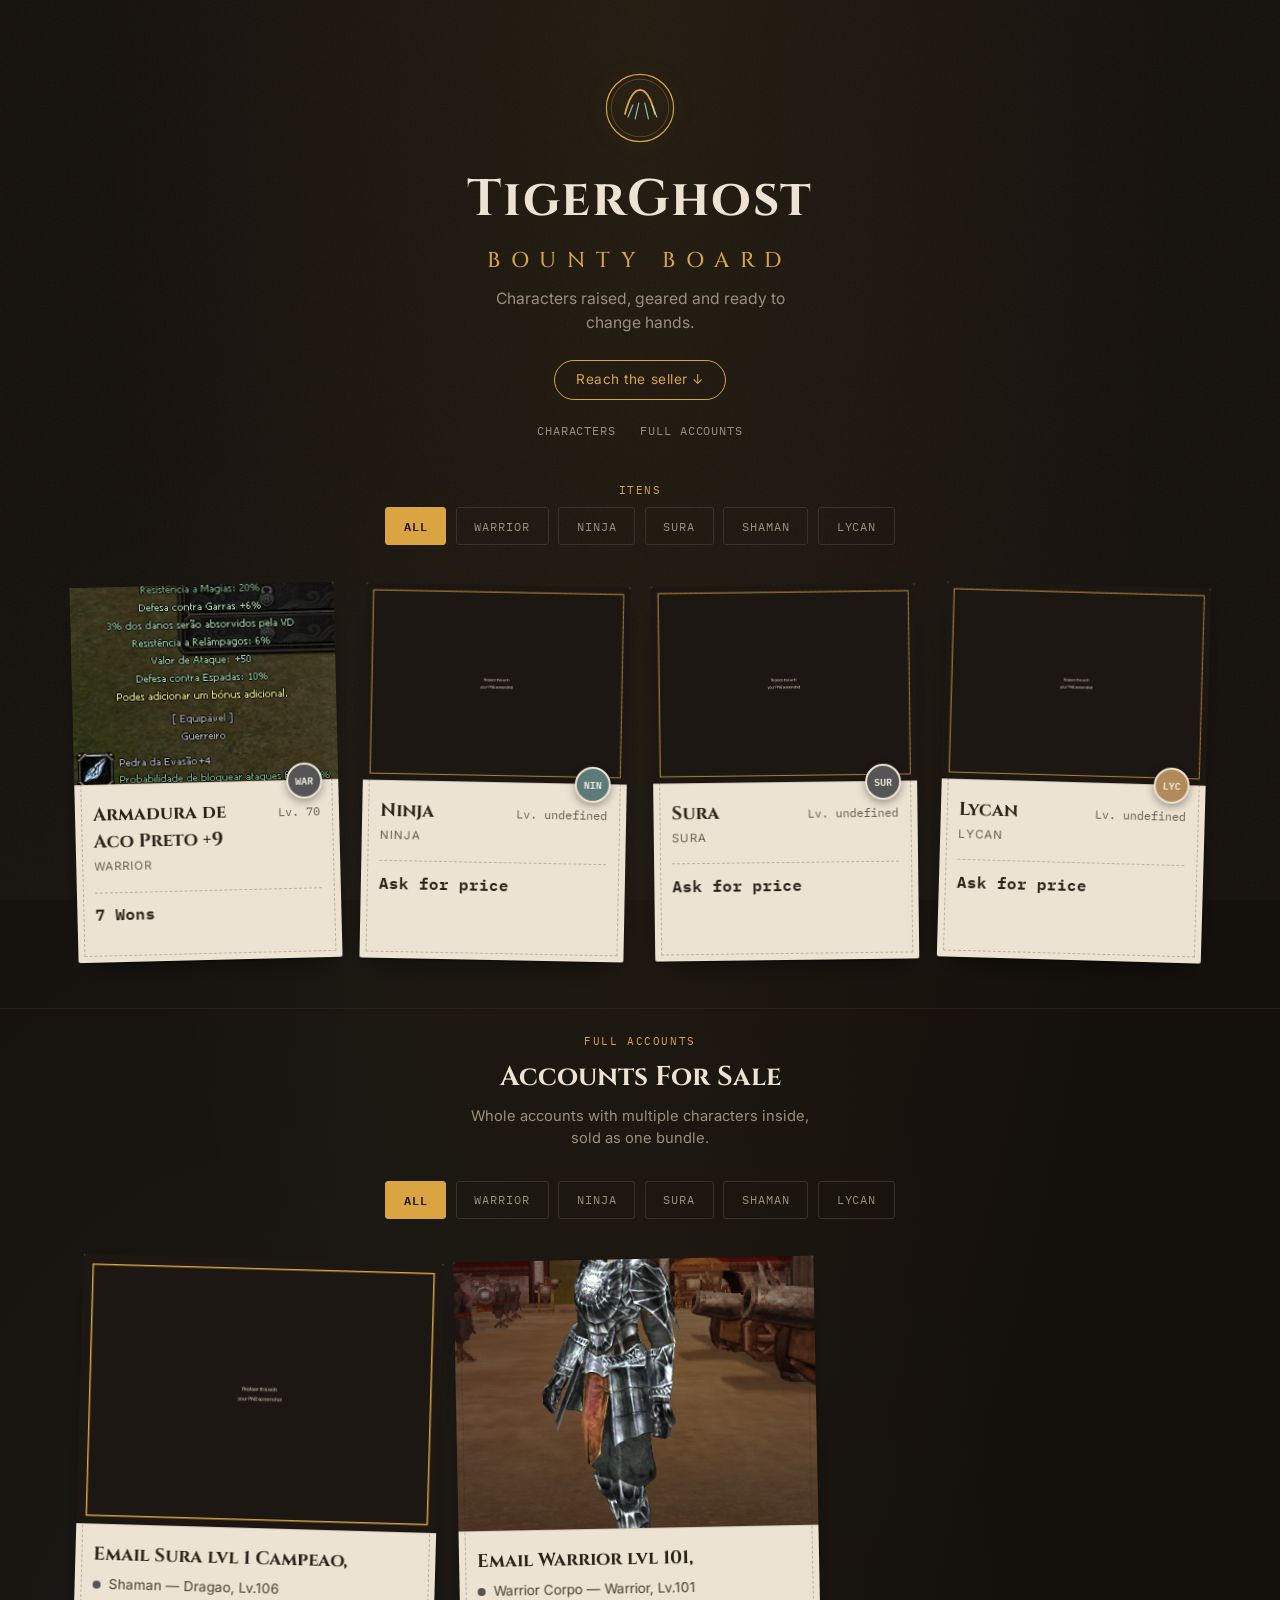
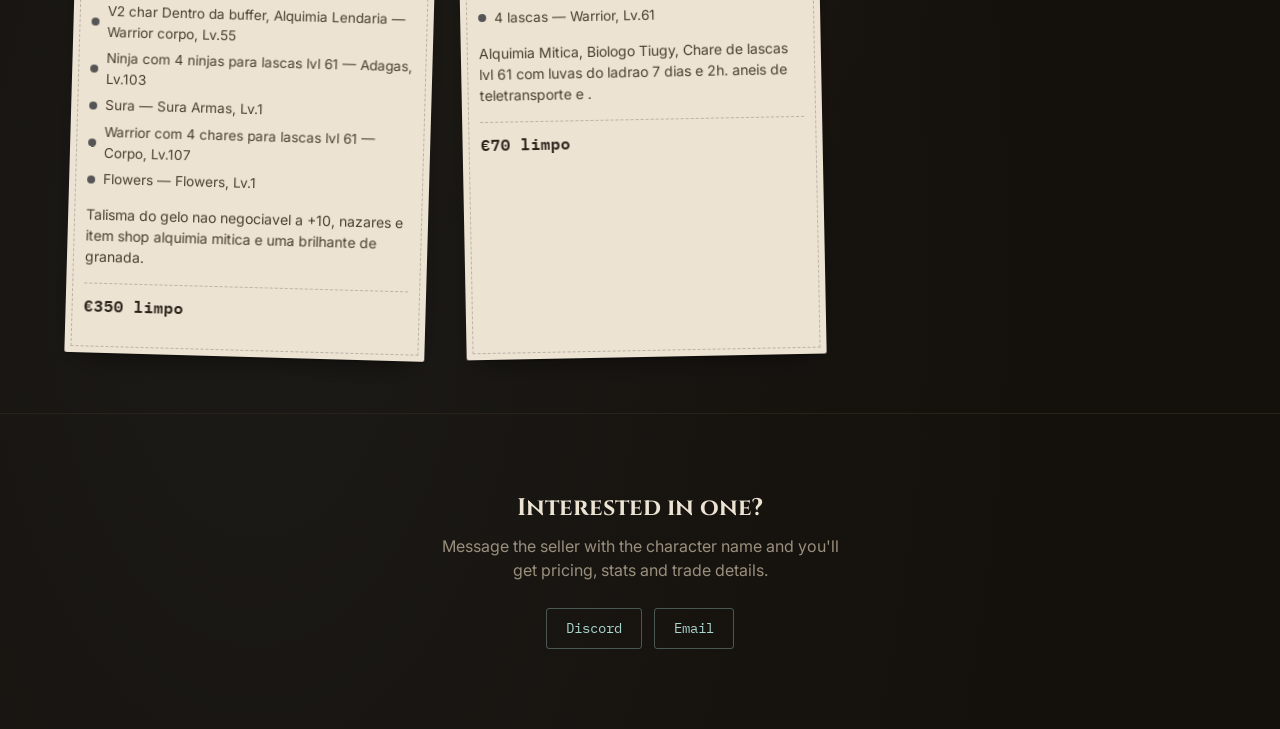
==== index.html @ cb84a80d "Added images to the itens, descriptions and categorized them" ====
<!DOCTYPE html>
<html lang="en">
<head>
<meta charset="UTF-8">
<meta name="viewport" content="width=device-width, initial-scale=1.0">
<title>Metin2 Bounty Board — Characters For Sale</title>
<link rel="preconnect" href="https://fonts.googleapis.com">
<link href="https://fonts.googleapis.com/css2?family=Cinzel:wght@500;700&family=IBM+Plex+Mono:wght@500;600&family=Inter:wght@400;500;600&display=swap" rel="stylesheet">
<link rel="stylesheet" href="style.css">
</head>
<body>

<div class="grain"></div>

<header class="site-head">
  <div class="seal">
    <svg viewBox="0 0 120 120" width="72" height="72" aria-hidden="true">
      <circle cx="60" cy="60" r="56" fill="none" stroke="var(--gold)" stroke-width="2"/>
      <circle cx="60" cy="60" r="48" fill="none" stroke="var(--gold)" stroke-width="1" opacity="0.5"/>
      <path d="M35 70 Q45 30 60 30 Q75 30 85 70" fill="none" stroke="var(--gold)" stroke-width="3" stroke-linecap="round"/>
      <path d="M40 75 L48 55 M52 78 L58 52 M68 52 L74 78 M80 55 L88 75" stroke="var(--ghost)" stroke-width="2" stroke-linecap="round" opacity="0.85"/>
    </svg>
  </div>
  <h1>TigerGhost <span>Bounty&nbsp;Board</span></h1>
  <p class="tagline">Characters raised, geared and ready to change hands.</p>
  <a class="contact-pill" href="#contact">Reach the seller ↓</a>

  <div class="section-nav">
    <a href="#characters">Characters</a>
    <a href="#accounts">Full Accounts</a>
  </div>
</header>

<section id="characters">
  <p class="section-eyebrow">Itens</p>
  <nav class="filters" id="filters" aria-label="Filter by class">
    <button class="filter-btn is-active" data-class="all">All</button>
    <button class="filter-btn" data-class="warrior">Warrior</button>
    <button class="filter-btn" data-class="ninja">Ninja</button>
    <button class="filter-btn" data-class="sura">Sura</button>
    <button class="filter-btn" data-class="shaman">Shaman</button>
    <button class="filter-btn" data-class="lycan">Lycan</button>
  </nav>

  <main class="board" id="board">
    <!-- cards are injected by script.js from listings.js -->
  </main>

  <p class="empty-state" id="emptyState" hidden>No characters posted for this class yet — check back soon.</p>
</section>

<section id="accounts" class="accounts-section">
  <p class="section-eyebrow">Full accounts</p>
  <h2 class="section-title">Accounts For Sale</h2>
  <p class="section-sub">Whole accounts with multiple characters inside, sold as one bundle.</p>

  <nav class="filters" id="accFilters" aria-label="Filter accounts by class">
    <button class="filter-btn is-active" data-class="all">All</button>
    <button class="filter-btn" data-class="warrior">Warrior</button>
    <button class="filter-btn" data-class="ninja">Ninja</button>
    <button class="filter-btn" data-class="sura">Sura</button>
    <button class="filter-btn" data-class="shaman">Shaman</button>
    <button class="filter-btn" data-class="lycan">Lycan</button>
  </nav>

  <div class="acc-board" id="accBoard">
    <!-- account cards injected by script.js from listings.js -->
  </div>

  <p class="empty-state" id="accEmptyState" hidden>No full accounts posted right now — check back soon.</p>
</section>

<footer id="contact" class="contact">
  <h2>Interested in one?</h2>
  <p>Message the seller with the character name and you'll get pricing, stats and trade details.</p>
  <div class="contact-methods" id="contactMethods">
    <!-- filled from listings.js CONTACT object -->
  </div>
</footer>

<script src="listings.js"></script>
<script src="script.js"></script>
</body>
</html>
---- style.css ----
:root {
  --bg: #14100c;
  --bg-raised: #1c1712;
  --paper: #ece3d3;
  --paper-dark: #ddd0b6;
  --ink: #2a2118;
  --gold: #d9a441;
  --ghost: #a9d6d1;
  --muted: #9a8f7d;

  --warrior: #b23a3a;
  --ninja: #5c7a78;
  --sura: #7c5cbf;
  --shaman: #4c9a6a;
  --lycan: #b08a58;

  --font-display: 'Cinzel', serif;
  --font-body: 'Inter', sans-serif;
  --font-mono: 'IBM Plex Mono', monospace;
}

* { box-sizing: border-box; }

html { scroll-behavior: smooth; }

body {
  margin: 0;
  background: var(--bg);
  background-image:
    radial-gradient(ellipse at top, rgba(217,164,65,0.07), transparent 60%),
    radial-gradient(ellipse at 20% 80%, rgba(169,214,209,0.05), transparent 55%);
  color: var(--paper);
  font-family: var(--font-body);
  line-height: 1.5;
}

.grain {
  position: fixed;
  inset: 0;
  pointer-events: none;
  opacity: 0.05;
  z-index: 1;
  background-image: url("data:image/svg+xml,%3Csvg xmlns='http://www.w3.org/2000/svg' width='100' height='100'%3E%3Cfilter id='n'%3E%3CfeTurbulence type='fractalNoise' baseFrequency='0.9' numOctaves='2' stitchTiles='stitch'/%3E%3C/filter%3E%3Crect width='100%25' height='100%25' filter='url(%23n)'/%3E%3C/svg%3E");
}

/* ---------- Header ---------- */

.site-head {
  text-align: center;
  padding: 4.5rem 1.5rem 2.5rem;
  position: relative;
  z-index: 2;
}

.seal { margin-bottom: 0.75rem; filter: drop-shadow(0 0 10px rgba(217,164,65,0.25)); }

.site-head h1 {
  font-family: var(--font-display);
  font-weight: 700;
  font-size: clamp(2.1rem, 5vw, 3.2rem);
  letter-spacing: 0.04em;
  margin: 0.2rem 0 0.6rem;
  color: var(--paper);
}

.site-head h1 span {
  display: block;
  font-size: 0.42em;
  font-weight: 500;
  letter-spacing: 0.5em;
  color: var(--gold);
  text-transform: uppercase;
  margin-top: 0.4rem;
}

.tagline {
  color: var(--muted);
  font-size: 0.98rem;
  max-width: 32ch;
  margin: 0 auto 1.6rem;
}

.contact-pill {
  display: inline-block;
  border: 1px solid var(--gold);
  color: var(--gold);
  text-decoration: none;
  font-size: 0.85rem;
  letter-spacing: 0.04em;
  padding: 0.55rem 1.3rem;
  border-radius: 999px;
  transition: background 0.2s ease, color 0.2s ease;
}
.contact-pill:hover { background: var(--gold); color: #1c1712; }

.section-nav {
  display: flex;
  justify-content: center;
  gap: 1.5rem;
  margin-top: 1.4rem;
  font-family: var(--font-mono);
  font-size: 0.72rem;
  letter-spacing: 0.08em;
  text-transform: uppercase;
}

.section-nav a {
  color: var(--muted);
  text-decoration: none;
  border-bottom: 1px solid transparent;
  padding-bottom: 2px;
  transition: color 0.2s ease, border-color 0.2s ease;
}

.section-nav a:hover { color: var(--ghost); border-color: var(--ghost); }

.section-eyebrow {
  text-align: center;
  font-family: var(--font-mono);
  font-size: 0.7rem;
  letter-spacing: 0.14em;
  text-transform: uppercase;
  color: var(--gold);
  margin: 0 0 0.5rem;
}

.accounts-section {
  padding-top: 1.5rem;
  border-top: 1px solid #2a2118;
}

.section-title {
  text-align: center;
  font-family: var(--font-display);
  font-size: 1.7rem;
  margin: 0 0 0.4rem;
}

.section-sub {
  text-align: center;
  color: var(--muted);
  font-size: 0.92rem;
  max-width: 40ch;
  margin: 0 auto 2rem;
}

/* ---------- Filters ---------- */

.filters {
  display: flex;
  justify-content: center;
  flex-wrap: wrap;
  gap: 0.6rem;
  padding: 0 1.5rem 2.5rem;
  position: relative;
  z-index: 2;
}

.filter-btn {
  font-family: var(--font-mono);
  font-size: 0.75rem;
  letter-spacing: 0.08em;
  text-transform: uppercase;
  background: transparent;
  color: var(--muted);
  border: 1px solid #3a322a;
  padding: 0.5rem 1.1rem;
  border-radius: 3px;
  cursor: pointer;
  transition: border-color 0.2s ease, color 0.2s ease, background 0.2s ease;
}

.filter-btn:hover { color: var(--paper); border-color: var(--muted); }

.filter-btn.is-active {
  color: #1c1712;
  background: var(--gold);
  border-color: var(--gold);
  font-weight: 600;
}

.filter-btn:focus-visible,
.contact-pill:focus-visible,
.card:focus-visible {
  outline: 2px solid var(--ghost);
  outline-offset: 2px;
}

/* ---------- Board / Cards ---------- */

.board {
  display: grid;
  grid-template-columns: repeat(auto-fill, minmax(260px, 1fr));
  gap: 1.6rem;
  max-width: 1180px;
  margin: 0 auto;
  padding: 0 1.5rem 3rem;
  position: relative;
  z-index: 2;
}

.card {
  background: var(--paper);
  color: var(--ink);
  border-radius: 2px;
  overflow: hidden;
  position: relative;
  box-shadow: 0 14px 30px -14px rgba(0,0,0,0.6), 0 2px 0 rgba(0,0,0,0.15);
  transform: rotate(var(--tilt, 0deg));
  transition: transform 0.25s ease, box-shadow 0.25s ease;
  animation: rise 0.5s ease both;
}

.card:hover {
  transform: rotate(0deg) translateY(-4px);
  box-shadow: 0 20px 36px -14px rgba(0,0,0,0.65), 0 2px 0 rgba(0,0,0,0.15);
}

.card::before {
  content: "";
  position: absolute;
  inset: 6px;
  border: 1px dashed rgba(42,33,24,0.25);
  pointer-events: none;
}

.card-img-wrap {
  aspect-ratio: 4 / 3;
  overflow: hidden;
  background: #0000;
  border-bottom: 1px solid rgba(42,33,24,0.15);
}

.card-img-wrap img {
  width: 100%;
  height: 100%;
  object-fit: cover;
  display: block;
}

.card-body { padding: 1rem 1.15rem 1.2rem; position: relative; }

.class-badge {
  position: absolute;
  top: -18px;
  right: 1rem;
  width: 36px;
  height: 36px;
  border-radius: 50%;
  display: grid;
  place-items: center;
  color: #f4ede0;
  font-family: var(--font-mono);
  font-size: 0.62rem;
  font-weight: 600;
  text-transform: uppercase;
  border: 2px solid var(--paper);
  box-shadow: 0 3px 8px rgba(0,0,0,0.35);
}

.card-top-row {
  display: flex;
  justify-content: space-between;
  align-items: baseline;
  gap: 0.5rem;
  margin-bottom: 0.15rem;
}

.char-name {
  font-family: var(--font-display);
  font-weight: 700;
  font-size: 1.15rem;
  margin: 0;
}

.char-level {
  font-family: var(--font-mono);
  font-size: 0.78rem;
  color: #6b5f4d;
  white-space: nowrap;
}

.char-class {
  font-size: 0.72rem;
  letter-spacing: 0.08em;
  text-transform: uppercase;
  color: #6b5f4d;
  margin: 0 0 0.55rem;
}

.char-notes {
  font-size: 0.88rem;
  color: #4a3f30;
  margin: 0 0 0.7rem;
}

.char-price {
  font-family: var(--font-mono);
  font-weight: 600;
  font-size: 1rem;
  color: #2a2118;
  border-top: 1px dashed rgba(42,33,24,0.25);
  padding-top: 0.6rem;
}

@keyframes rise {
  from { opacity: 0; transform: translateY(14px) rotate(var(--tilt, 0deg)); }
  to   { opacity: 1; transform: translateY(0) rotate(var(--tilt, 0deg)); }
}

.empty-state {
  text-align: center;
  color: var(--muted);
  font-family: var(--font-mono);
  font-size: 0.9rem;
  padding-bottom: 4rem;
}

.acc-board {
  display: grid;
  grid-template-columns: repeat(auto-fill, minmax(280px, 1fr));
  gap: 1.6rem;
  max-width: 1180px;
  margin: 0 auto;
  padding: 0 1.5rem 3.5rem;
}

.acc-char-list {
  list-style: none;
  margin: 0 0 0.7rem;
  padding: 0;
  font-size: 0.85rem;
  color: #4a3f30;
}

.acc-char-list li {
  display: flex;
  align-items: center;
  gap: 0.45rem;
  padding: 0.2rem 0;
}

.acc-dot {
  width: 8px;
  height: 8px;
  border-radius: 50%;
  flex: none;
}

/* ---------- Character Detail ---------- */

.detail-wrap {
  max-width: 640px;
  margin: 0 auto;
  padding: 1.5rem 1.5rem 4rem;
  position: relative;
  z-index: 2;
}

.detail-card {
  background: var(--paper);
  color: var(--ink);
  border-radius: 2px;
  overflow: hidden;
  position: relative;
  box-shadow: 0 14px 30px -14px rgba(0,0,0,0.6), 0 2px 0 rgba(0,0,0,0.15);
  animation: rise 0.5s ease both;
}

.detail-card::before {
  content: "";
  position: absolute;
  inset: 6px;
  border: 1px dashed rgba(42,33,24,0.25);
  pointer-events: none;
}

.detail-img-wrap {
  overflow: hidden;
  border-bottom: 1px solid rgba(42,33,24,0.15);
}

.detail-img-wrap img {
  width: 100%;
  height: auto;
  display: block;
}

.detail-body {
  padding: 1.4rem 1.6rem 1.8rem;
  position: relative;
}

.detail-body .char-name { font-size: 1.6rem; }
.detail-body .char-level { font-size: 0.95rem; }
.detail-body .char-class { font-size: 0.8rem; margin-bottom: 0.9rem; }
.detail-body .char-notes { font-size: 1rem; margin-bottom: 1.1rem; }
.detail-body .char-price { font-size: 1.2rem; }

/* ---------- Contact ---------- */

.contact {
  text-align: center;
  padding: 3.5rem 1.5rem 5rem;
  border-top: 1px solid #2a2118;
  position: relative;
  z-index: 2;
}

.contact h2 {
  font-family: var(--font-display);
  font-size: 1.5rem;
  margin-bottom: 0.5rem;
}

.contact p {
  color: var(--muted);
  max-width: 40ch;
  margin: 0 auto 1.6rem;
}

.contact-methods {
  display: flex;
  flex-wrap: wrap;
  gap: 0.7rem;
  justify-content: center;
}

.contact-methods a {
  font-family: var(--font-mono);
  font-size: 0.85rem;
  color: var(--ghost);
  border: 1px solid rgba(169,214,209,0.35);
  padding: 0.6rem 1.2rem;
  border-radius: 3px;
  text-decoration: none;
  transition: background 0.2s ease, color 0.2s ease;
}

.contact-methods a:hover { background: var(--ghost); color: #1c1712; }

@media (prefers-reduced-motion: reduce) {
  html { scroll-behavior: auto; }
  .card { animation: none; }
  .card, .filter-btn, .contact-pill, .contact-methods a { transition: none; }
}

@media (max-width: 480px) {
  .site-head { padding: 3.5rem 1.2rem 2rem; }
  .board { padding: 0 1.2rem 2.5rem; }
}
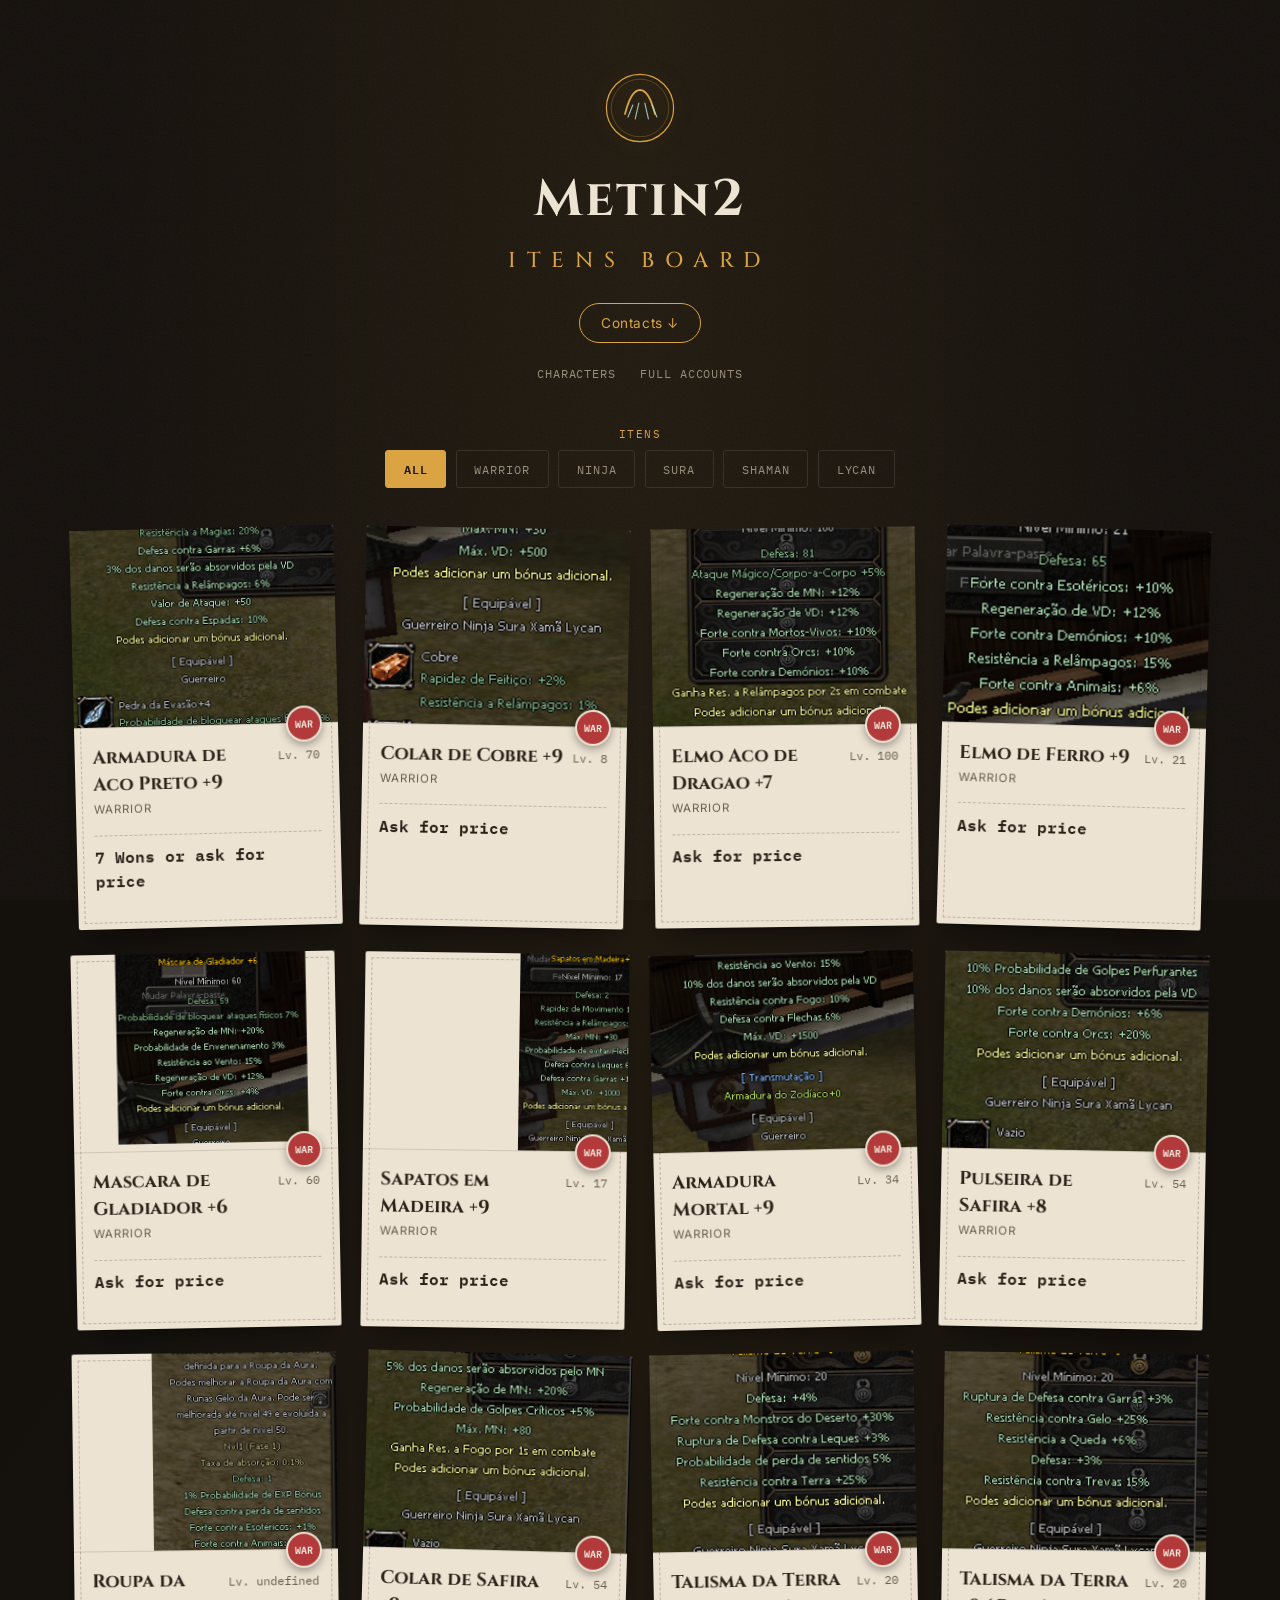
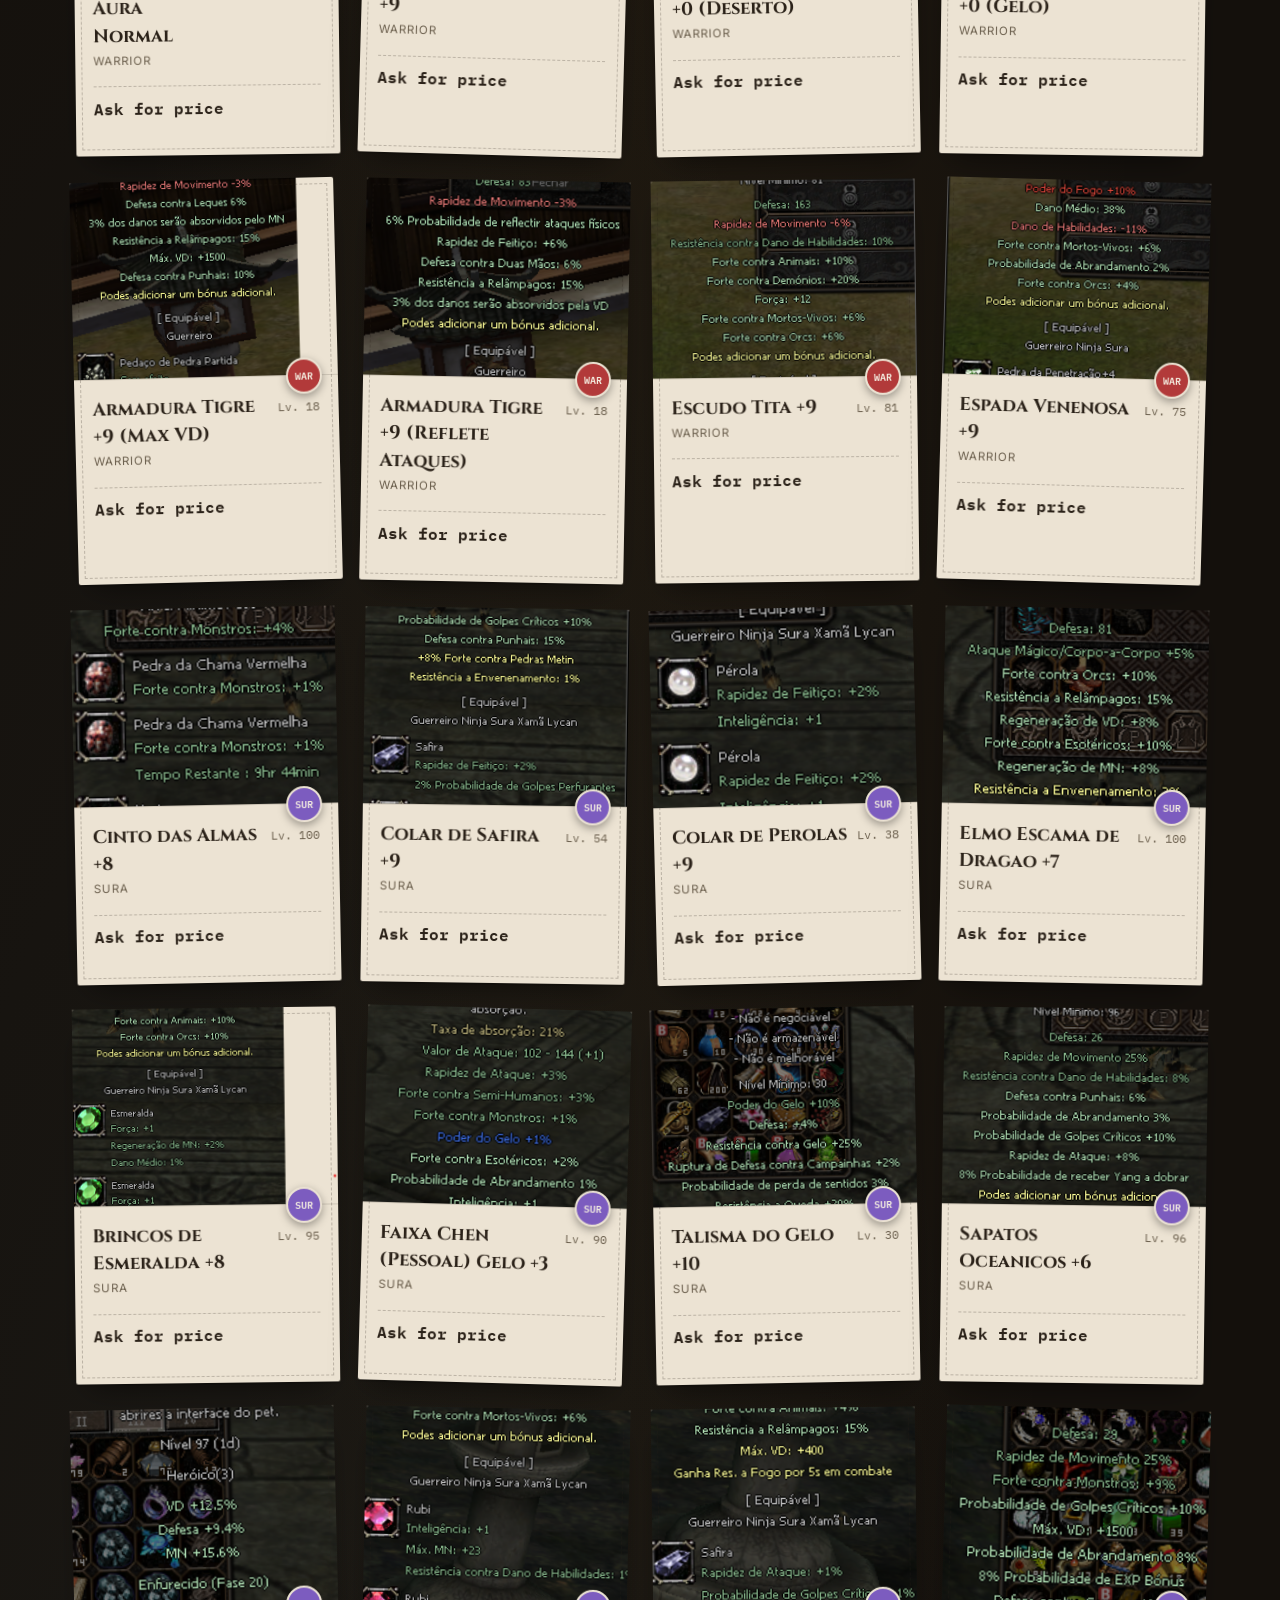
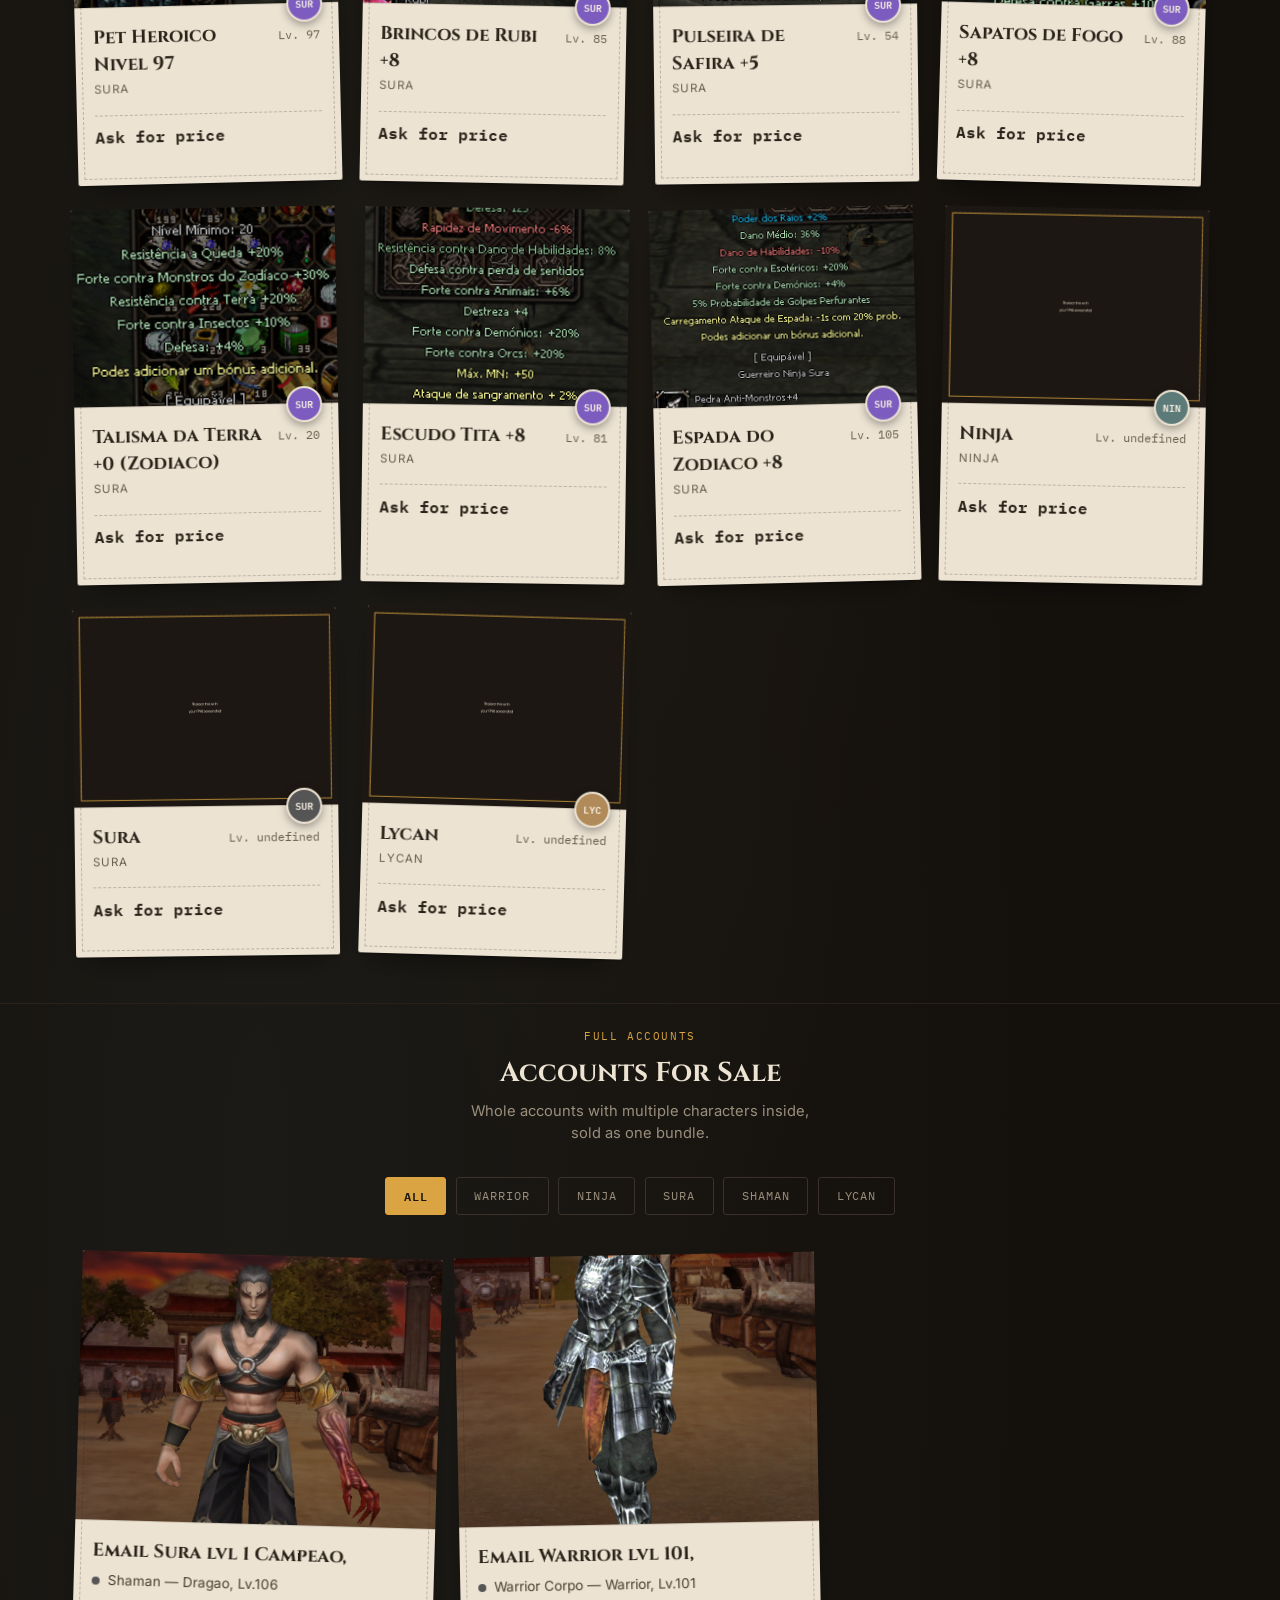
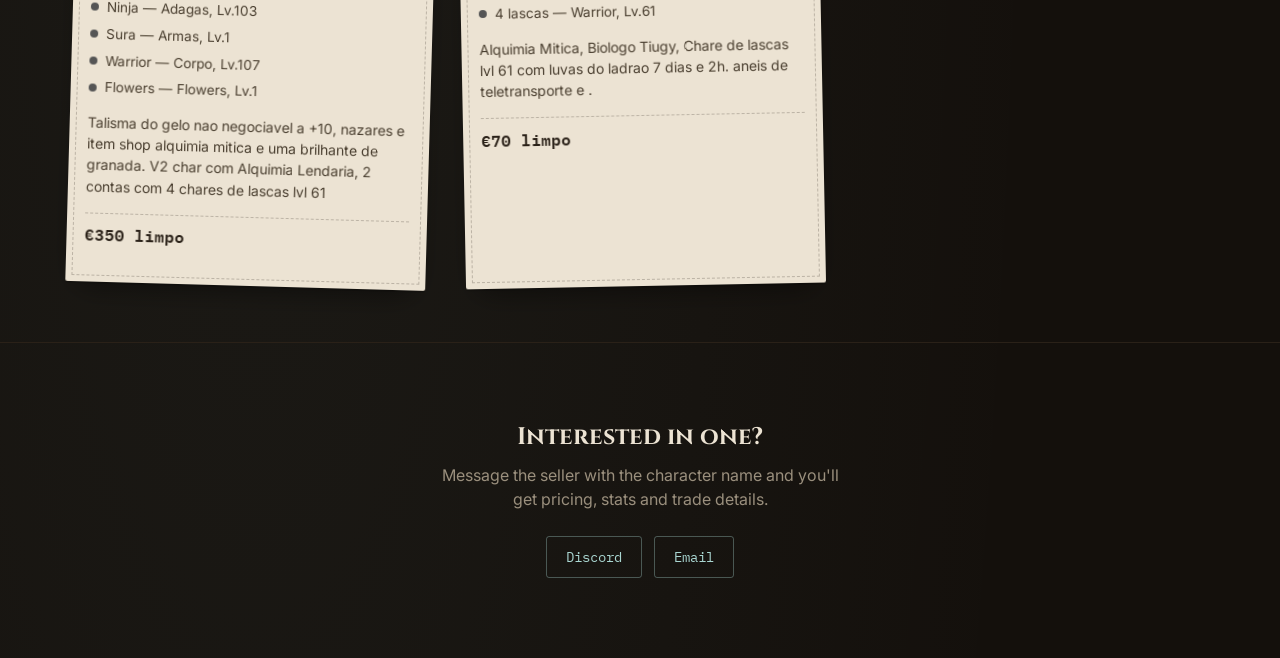
==== commit 37445055: "Images about itens added" ====
--- a/index.html
+++ b/index.html
@@ -3,7 +3,7 @@
 <head>
 <meta charset="UTF-8">
 <meta name="viewport" content="width=device-width, initial-scale=1.0">
-<title>Metin2 Bounty Board — Characters For Sale</title>
+<title>Metin2 — Characters For Sale</title>
 <link rel="preconnect" href="https://fonts.googleapis.com">
 <link href="https://fonts.googleapis.com/css2?family=Cinzel:wght@500;700&family=IBM+Plex+Mono:wght@500;600&family=Inter:wght@400;500;600&display=swap" rel="stylesheet">
 <link rel="stylesheet" href="style.css">
@@ -21,9 +21,9 @@
       <path d="M40 75 L48 55 M52 78 L58 52 M68 52 L74 78 M80 55 L88 75" stroke="var(--ghost)" stroke-width="2" stroke-linecap="round" opacity="0.85"/>
     </svg>
   </div>
-  <h1>TigerGhost <span>Bounty&nbsp;Board</span></h1>
-  <p class="tagline">Characters raised, geared and ready to change hands.</p>
-  <a class="contact-pill" href="#contact">Reach the seller ↓</a>
+  <h1>Metin2 <span>Itens&nbsp;Board</span></h1>
+  <p class="tagline"></p>
+  <a class="contact-pill" href="#contact">Contacts ↓</a>
 
   <div class="section-nav">
     <a href="#characters">Characters</a>
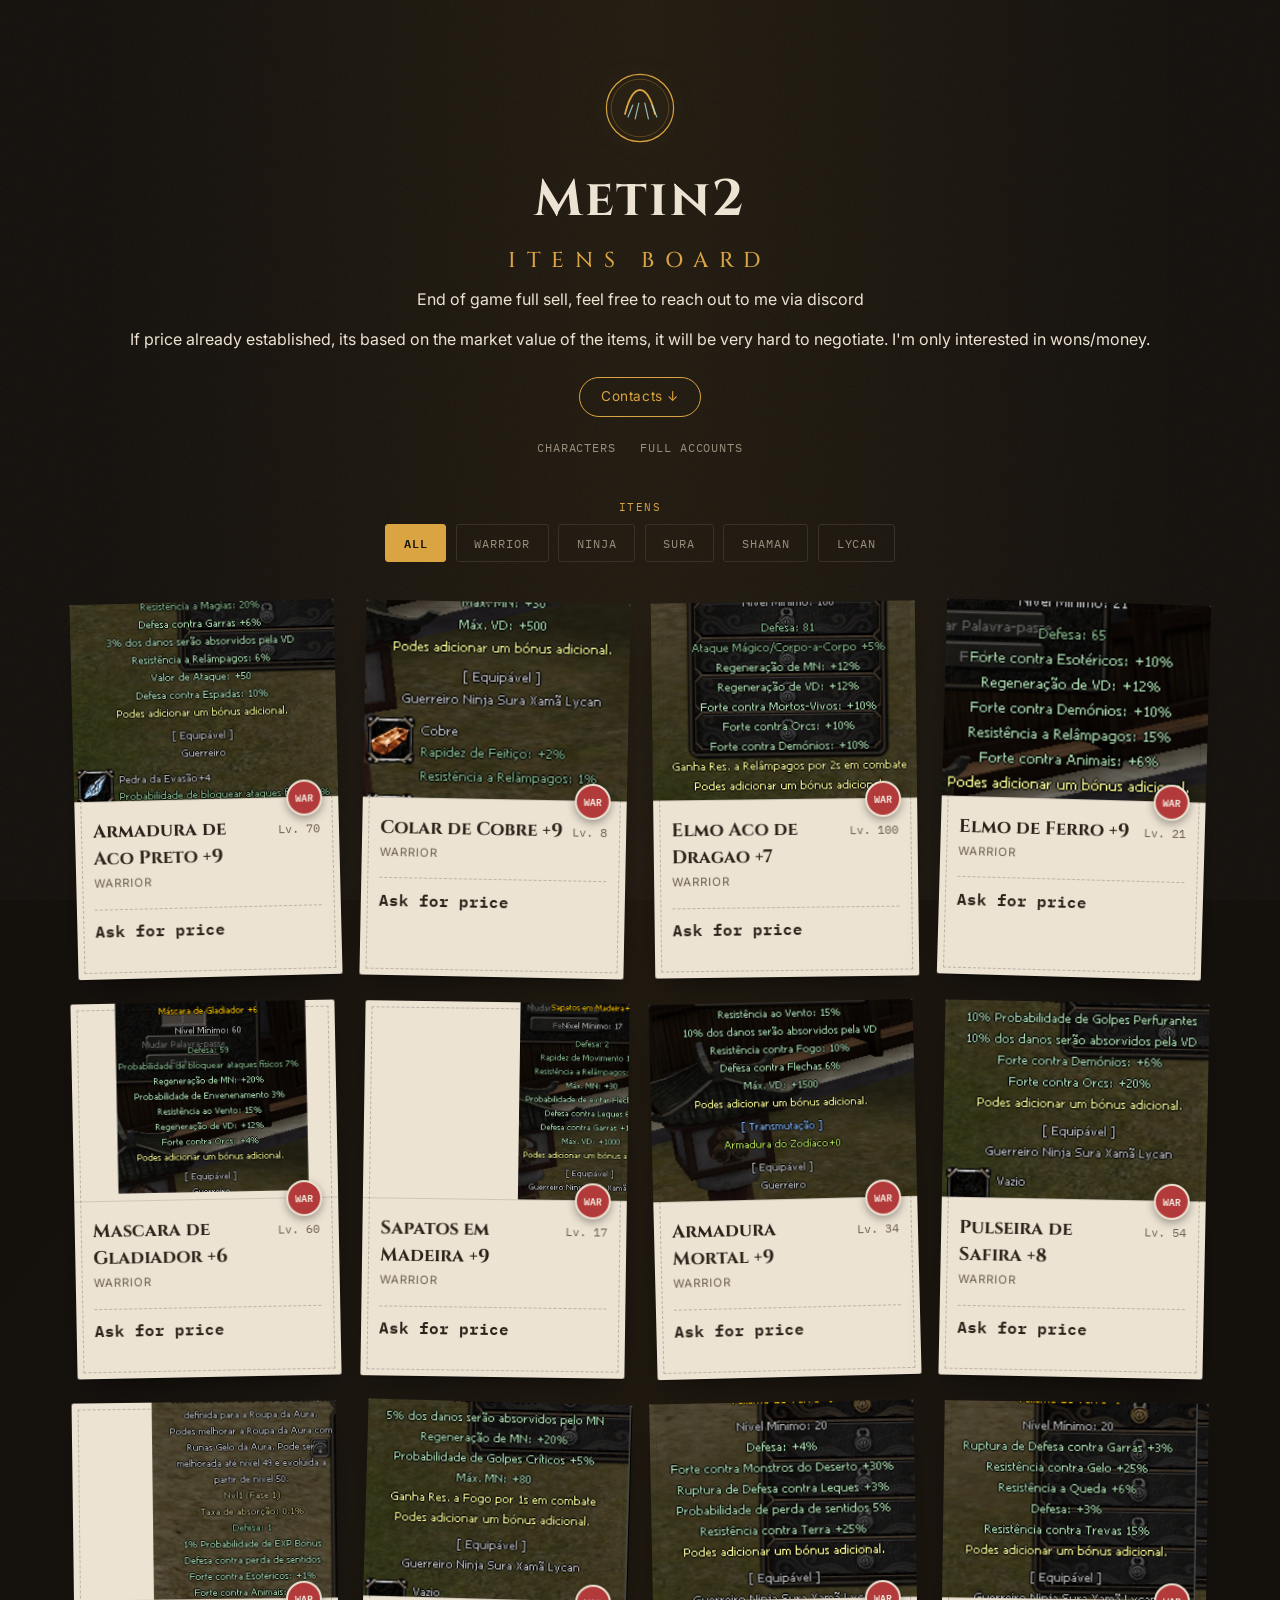
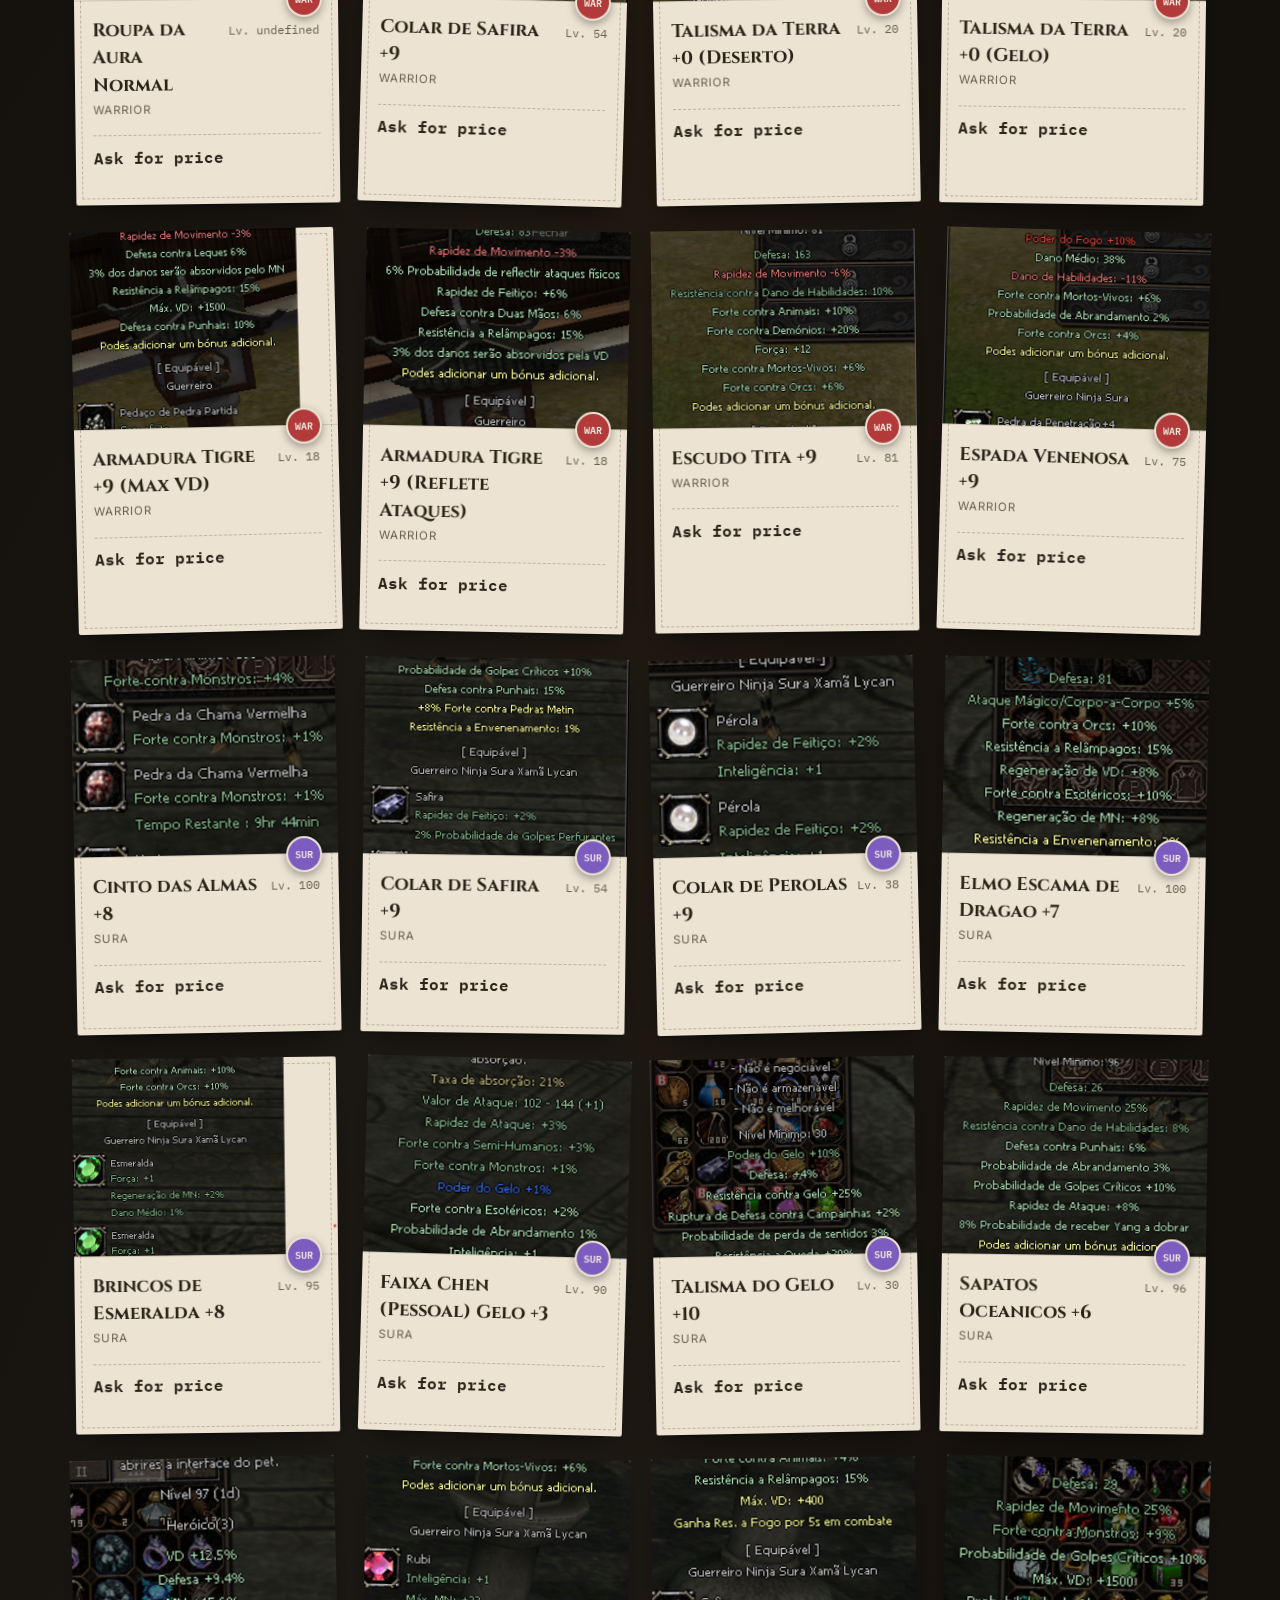
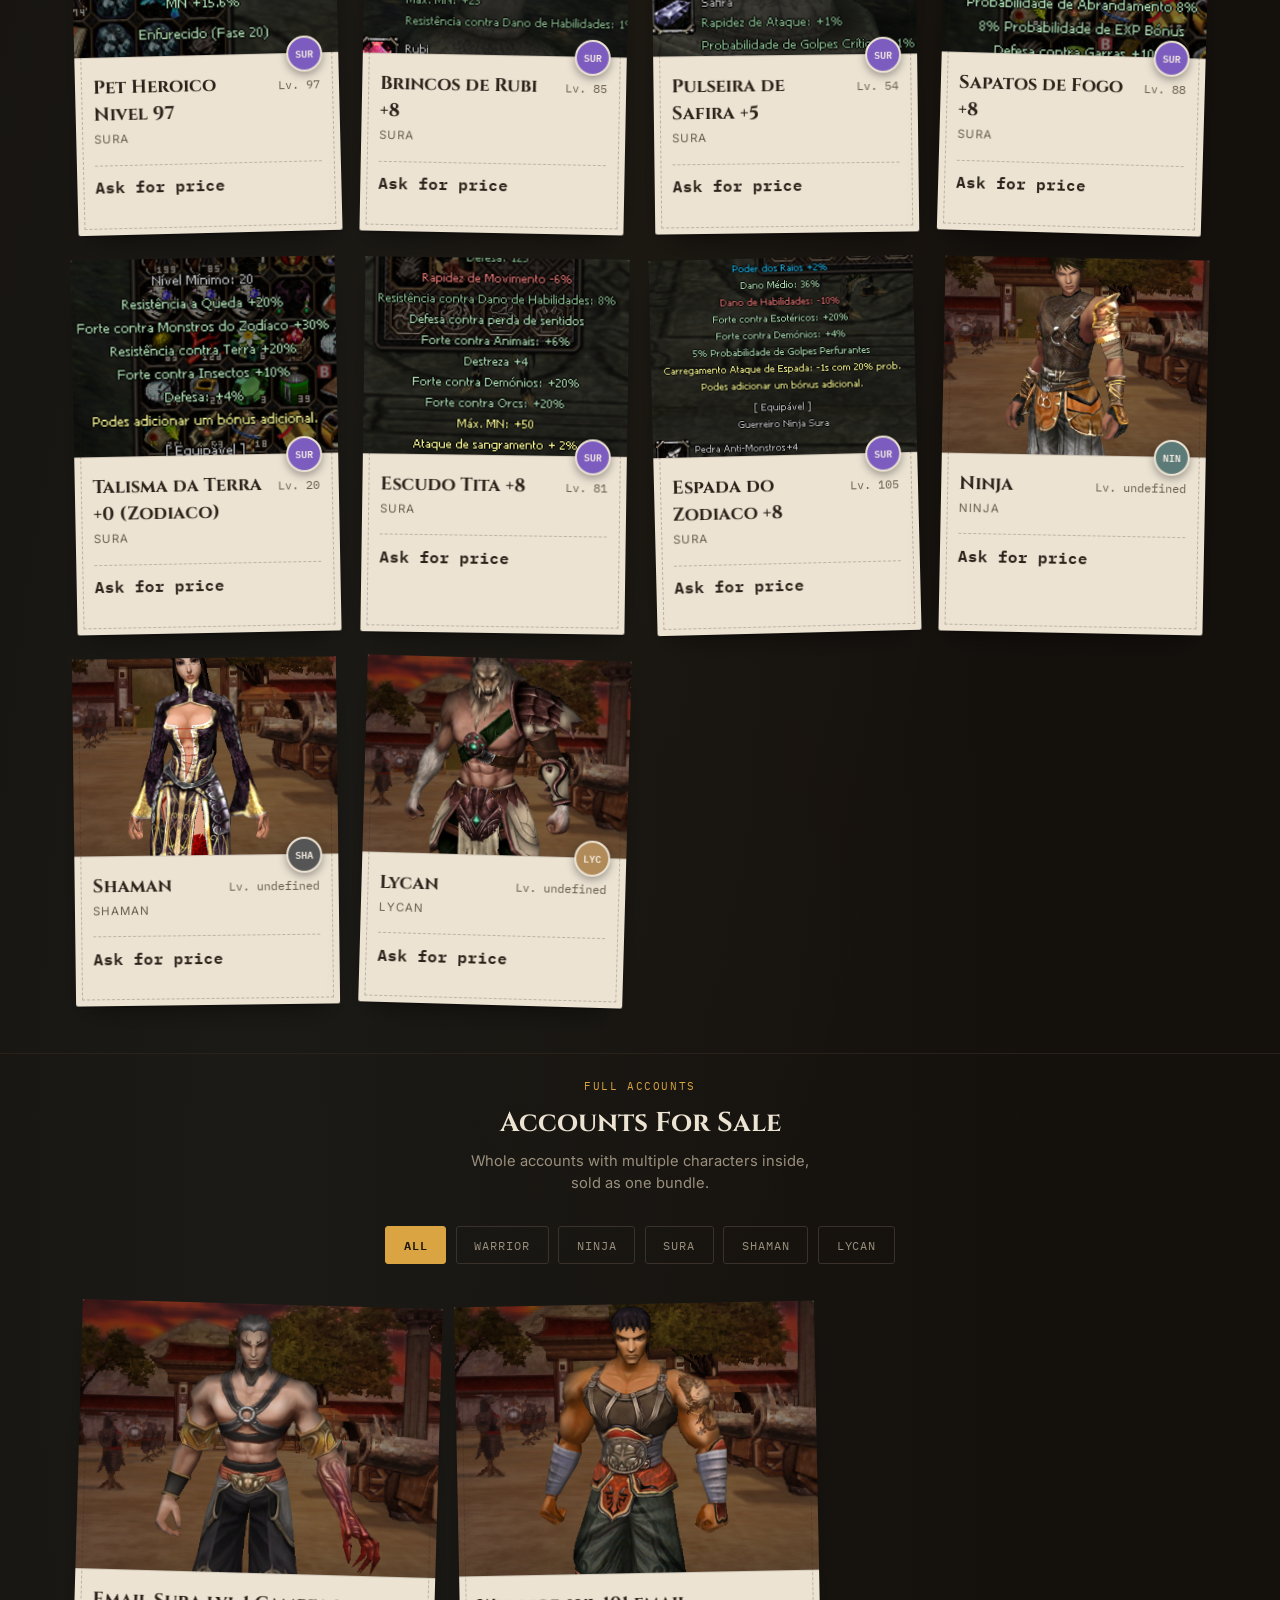
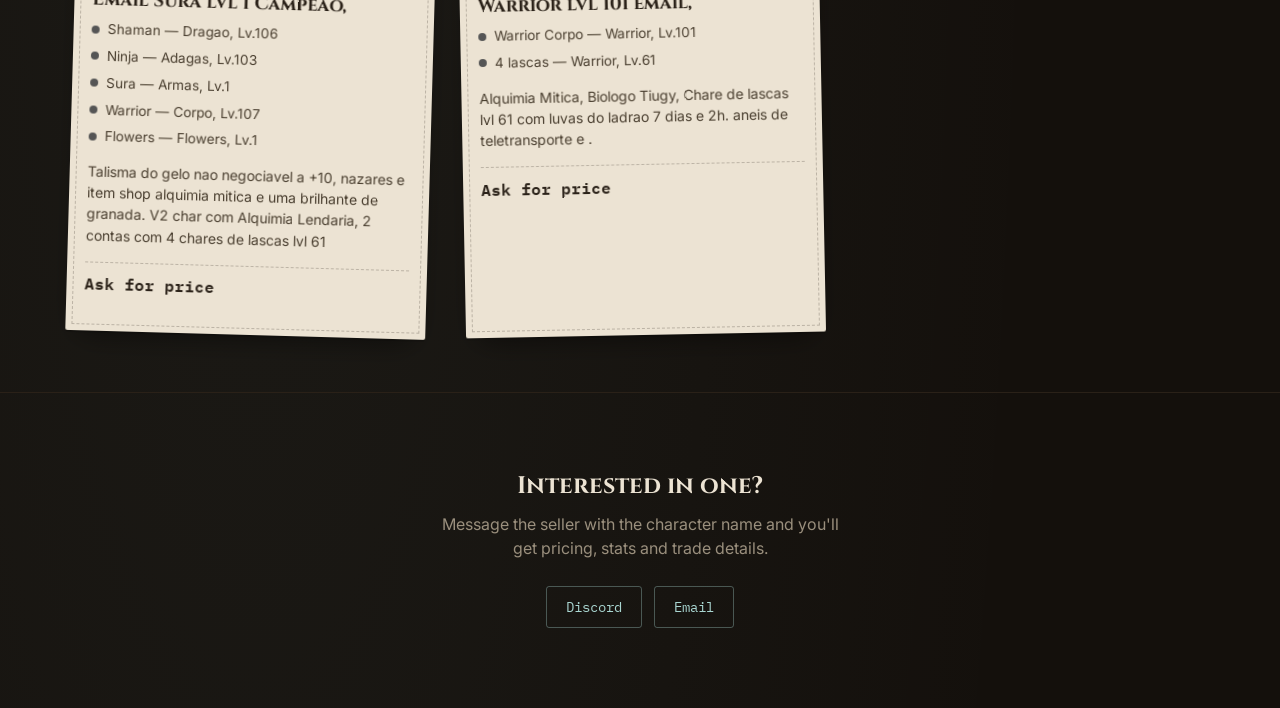
==== commit 3bd6c5c2: "Code refactoured" ====
--- a/index.html
+++ b/index.html
@@ -22,6 +22,8 @@
     </svg>
   </div>
   <h1>Metin2 <span>Itens&nbsp;Board</span></h1>
+  <h>End of game full sell, feel free to reach out to me via discord </h>
+   <p>If price already established, its based on the market value of the items, it will be very hard to negotiate. I'm only interested in wons/money.</p>
   <p class="tagline"></p>
   <a class="contact-pill" href="#contact">Contacts ↓</a>
 
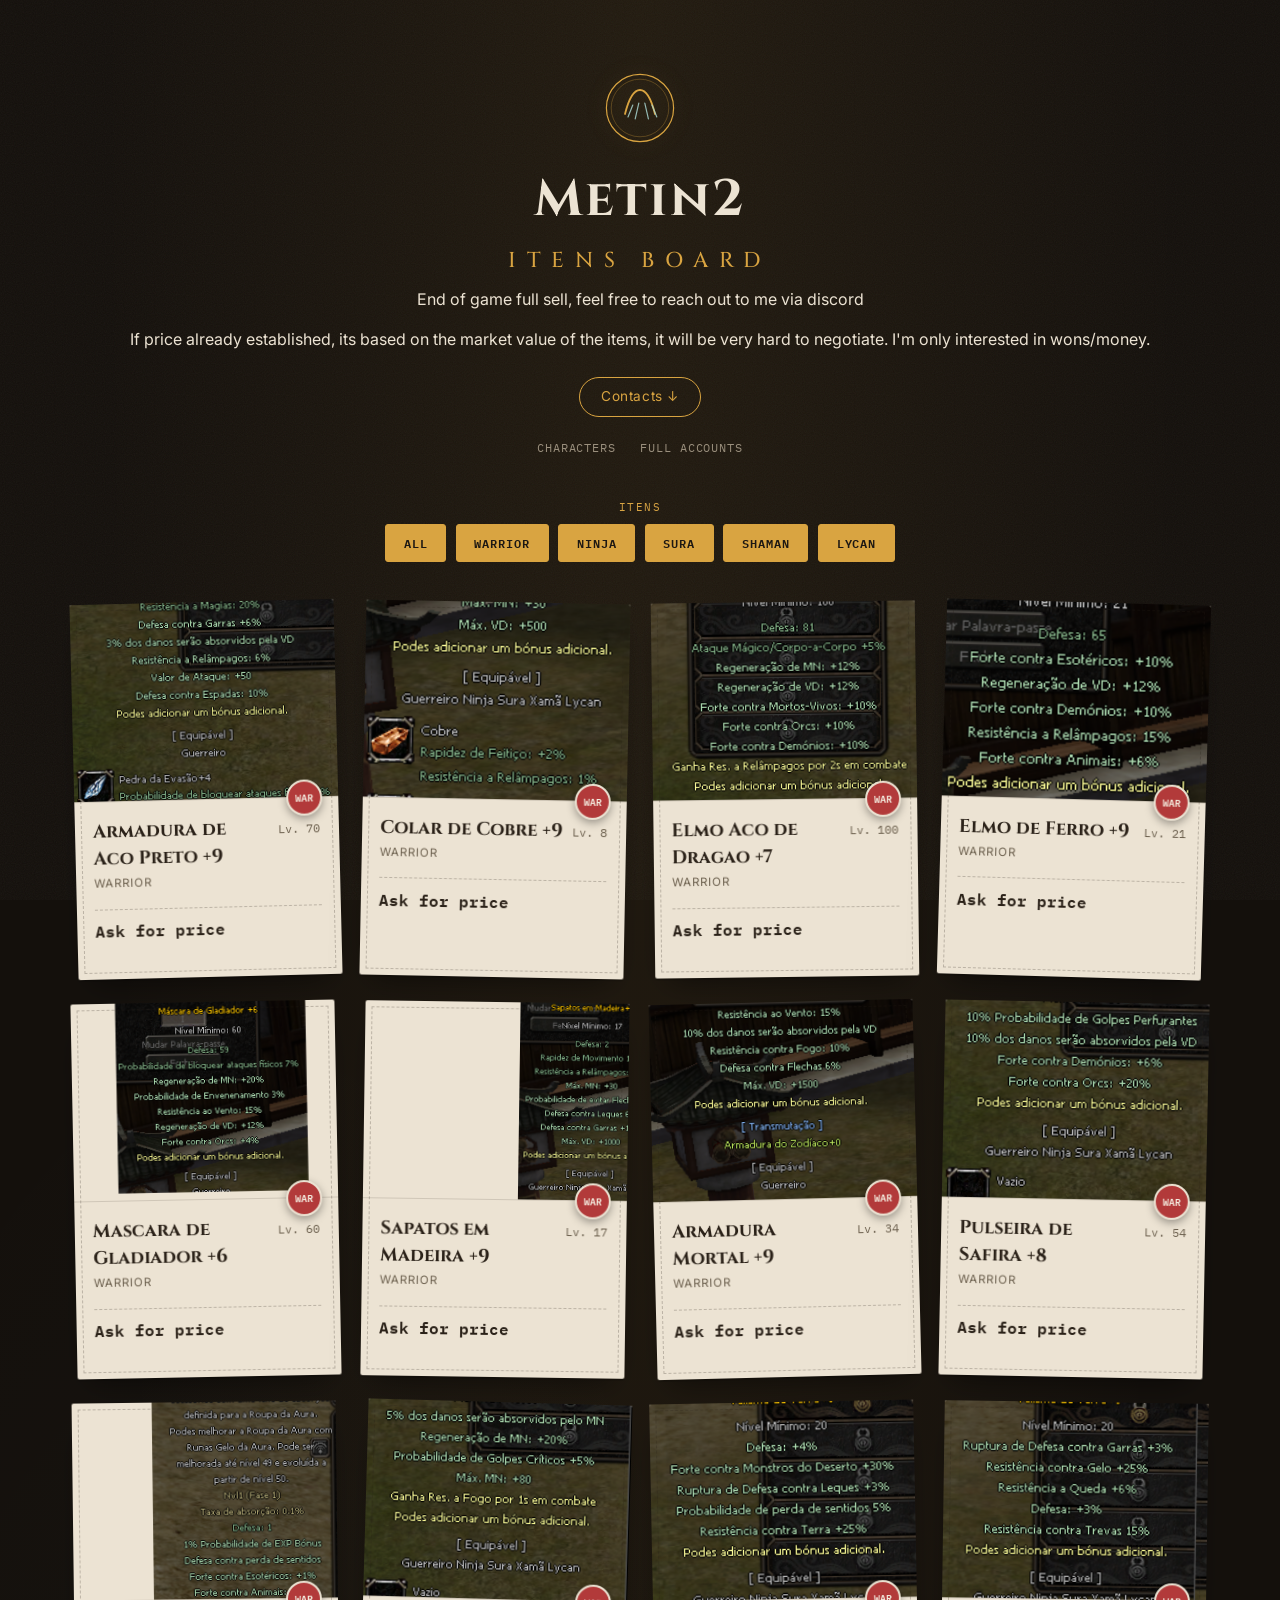
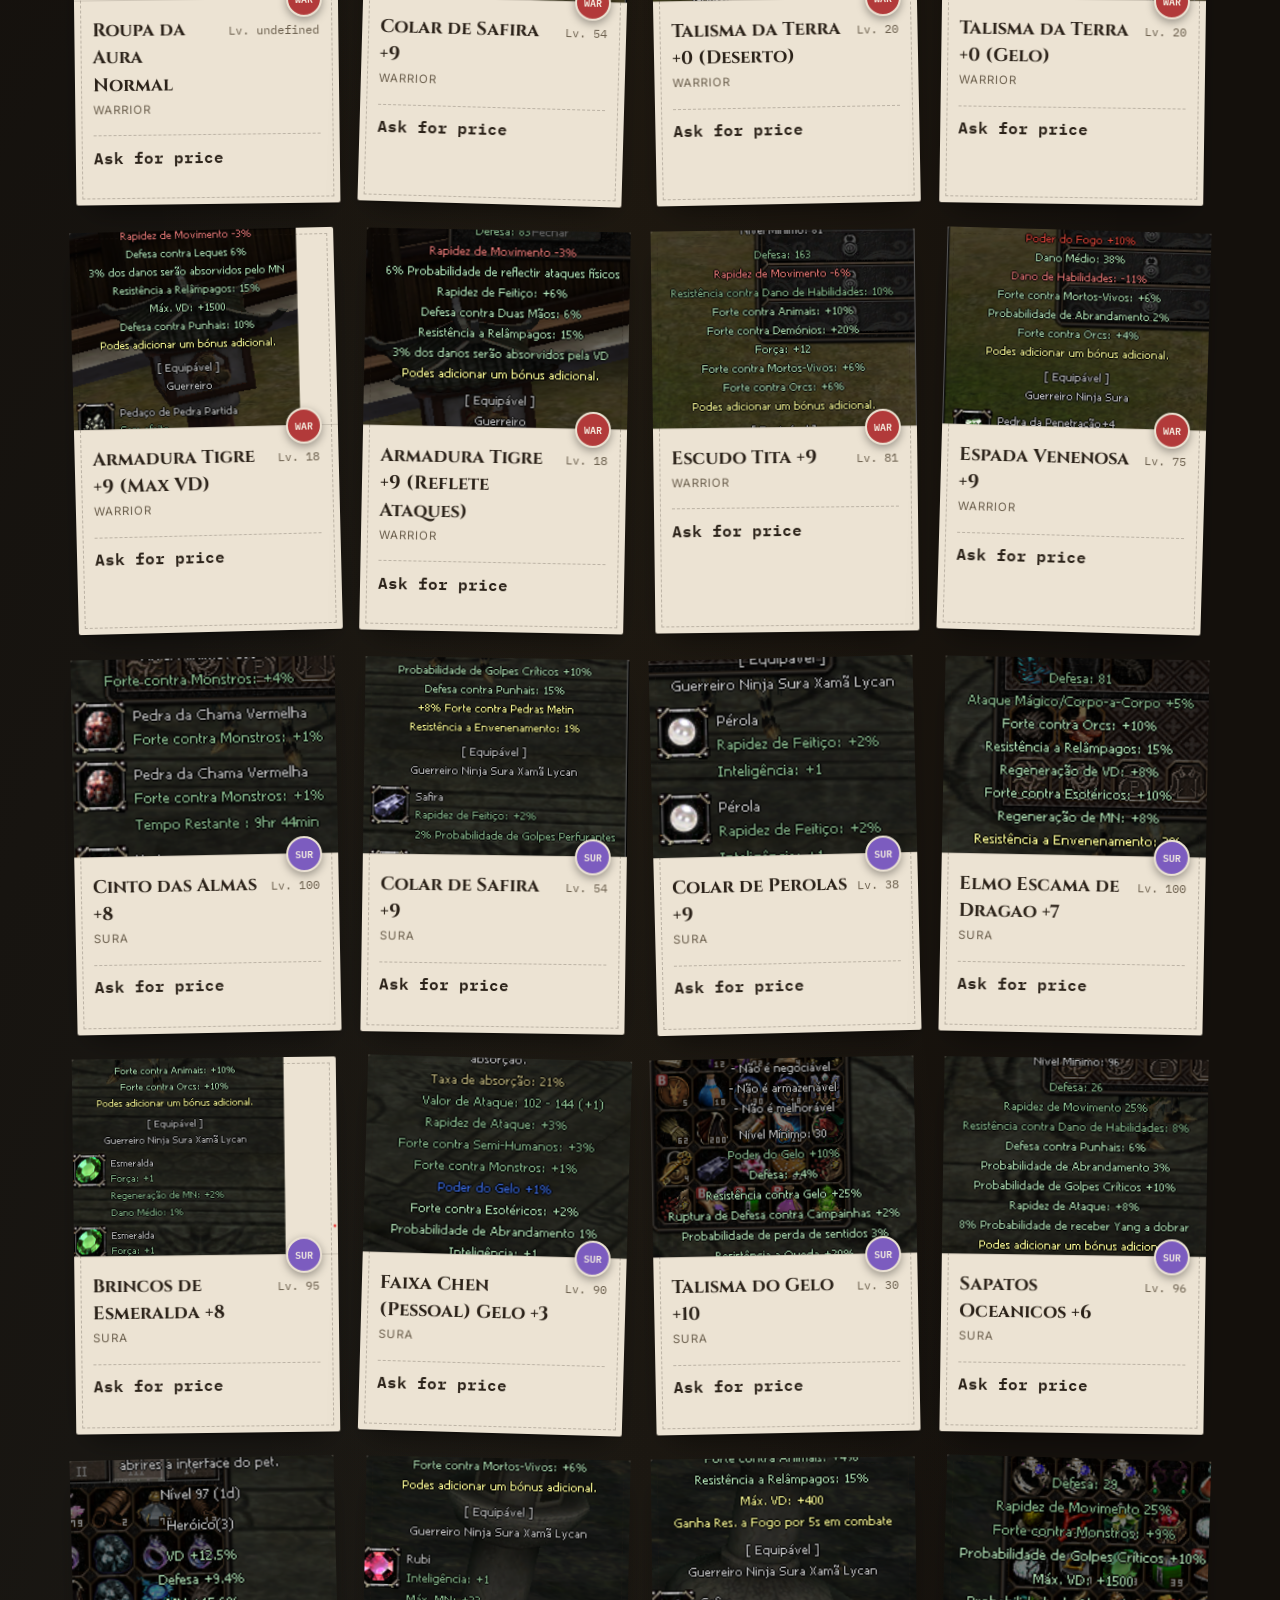
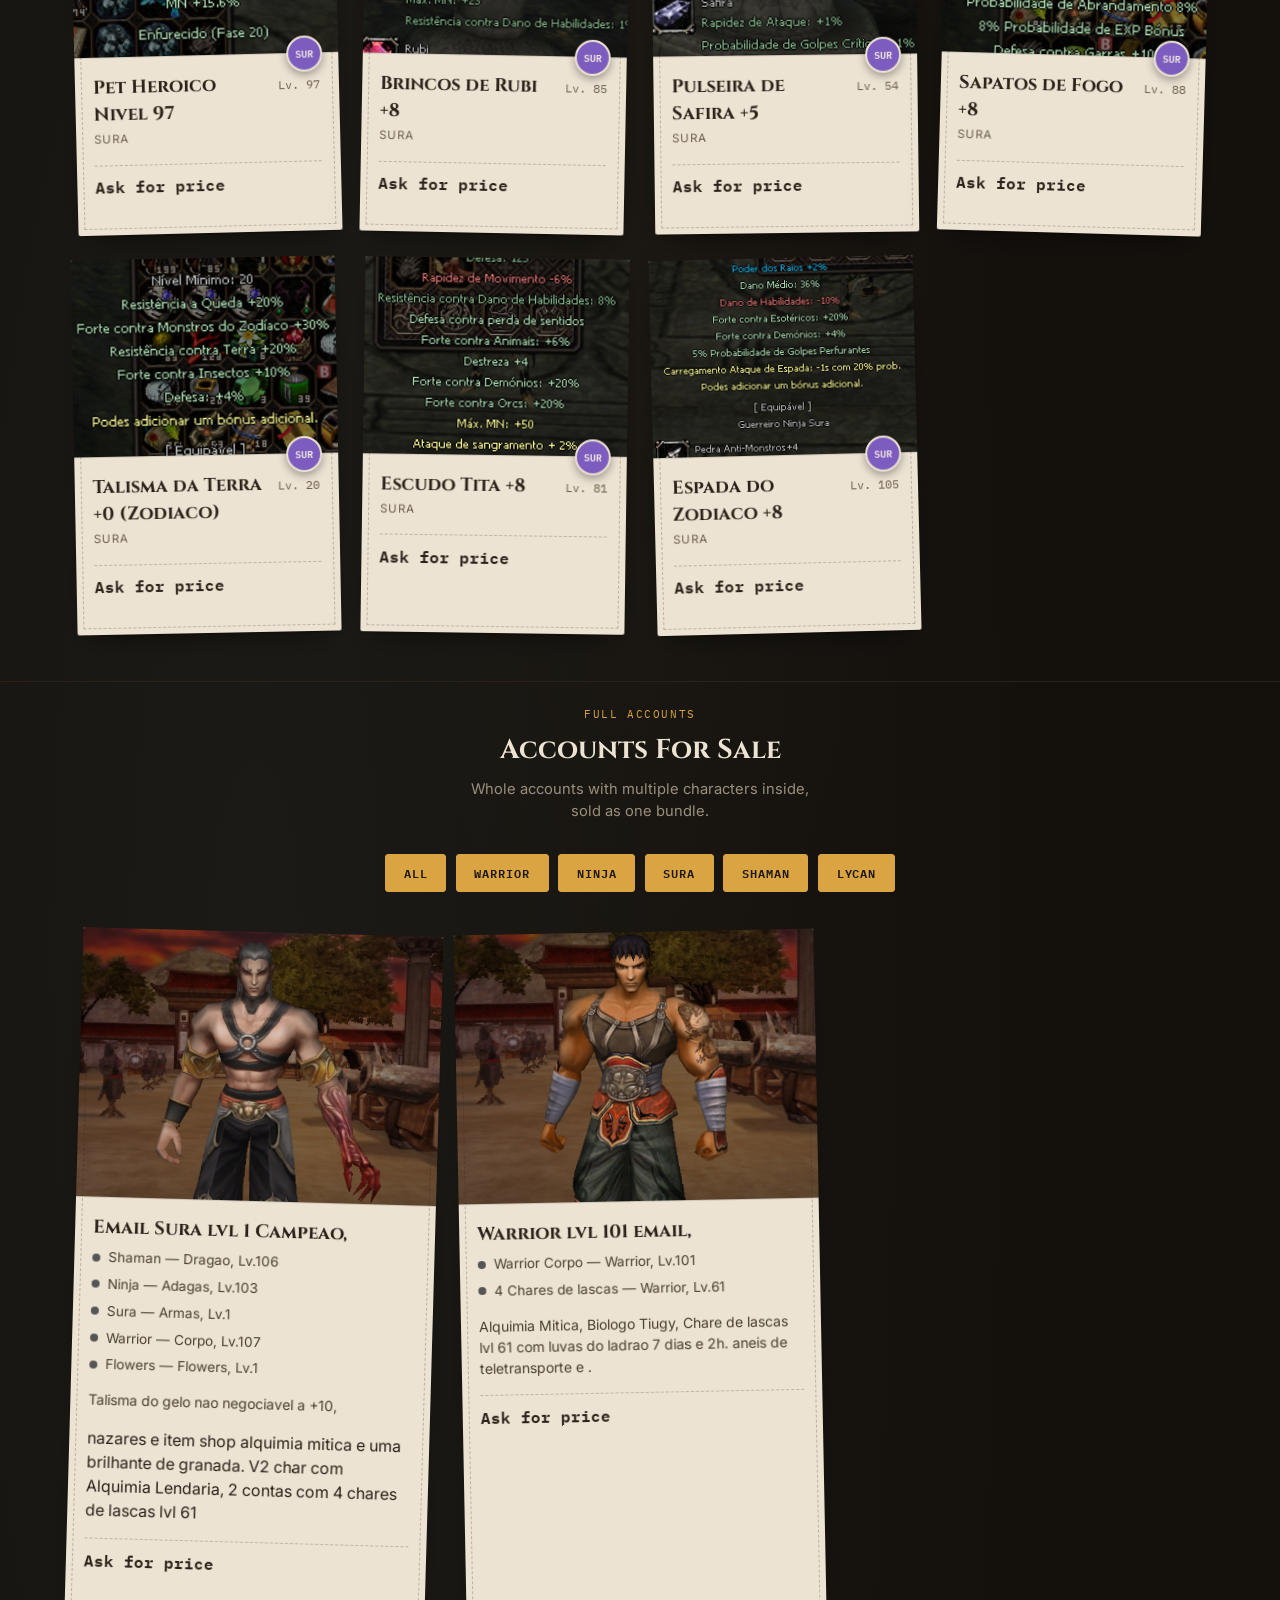
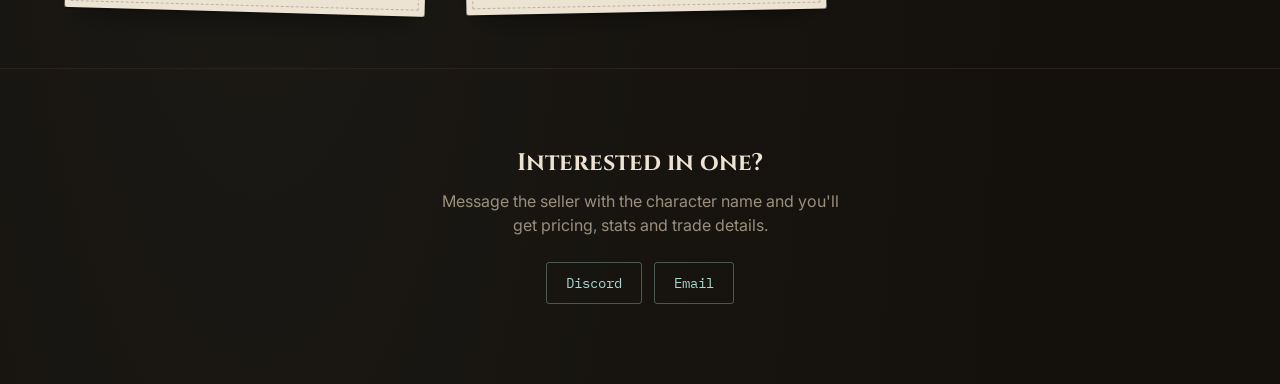
==== commit 29c6fc62: "small code changes" ====
--- a/index.html
+++ b/index.html
@@ -37,11 +37,11 @@
   <p class="section-eyebrow">Itens</p>
   <nav class="filters" id="filters" aria-label="Filter by class">
     <button class="filter-btn is-active" data-class="all">All</button>
-    <button class="filter-btn" data-class="warrior">Warrior</button>
-    <button class="filter-btn" data-class="ninja">Ninja</button>
-    <button class="filter-btn" data-class="sura">Sura</button>
-    <button class="filter-btn" data-class="shaman">Shaman</button>
-    <button class="filter-btn" data-class="lycan">Lycan</button>
+    <button class="filter-btn is-active" data-class="warrior">Warrior</button>
+    <button class="filter-btn is-active" data-class="ninja">Ninja</button>
+    <button class="filter-btn is-active" data-class="sura">Sura</button>
+    <button class="filter-btn is-active" data-class="shaman">Shaman</button>
+    <button class="filter-btn is-active" data-class="lycan">Lycan</button>
   </nav>
 
   <main class="board" id="board">
@@ -58,11 +58,11 @@
 
   <nav class="filters" id="accFilters" aria-label="Filter accounts by class">
     <button class="filter-btn is-active" data-class="all">All</button>
-    <button class="filter-btn" data-class="warrior">Warrior</button>
-    <button class="filter-btn" data-class="ninja">Ninja</button>
-    <button class="filter-btn" data-class="sura">Sura</button>
-    <button class="filter-btn" data-class="shaman">Shaman</button>
-    <button class="filter-btn" data-class="lycan">Lycan</button>
+    <button class="filter-btn is-active" data-class="warrior">Warrior</button>
+    <button class="filter-btn is-active" data-class="ninja">Ninja</button>
+    <button class="filter-btn is-active" data-class="sura">Sura</button>
+    <button class="filter-btn is-active" data-class="shaman">Shaman</button>
+    <button class="filter-btn is-active" data-class="lycan">Lycan</button>
   </nav>
 
   <div class="acc-board" id="accBoard">
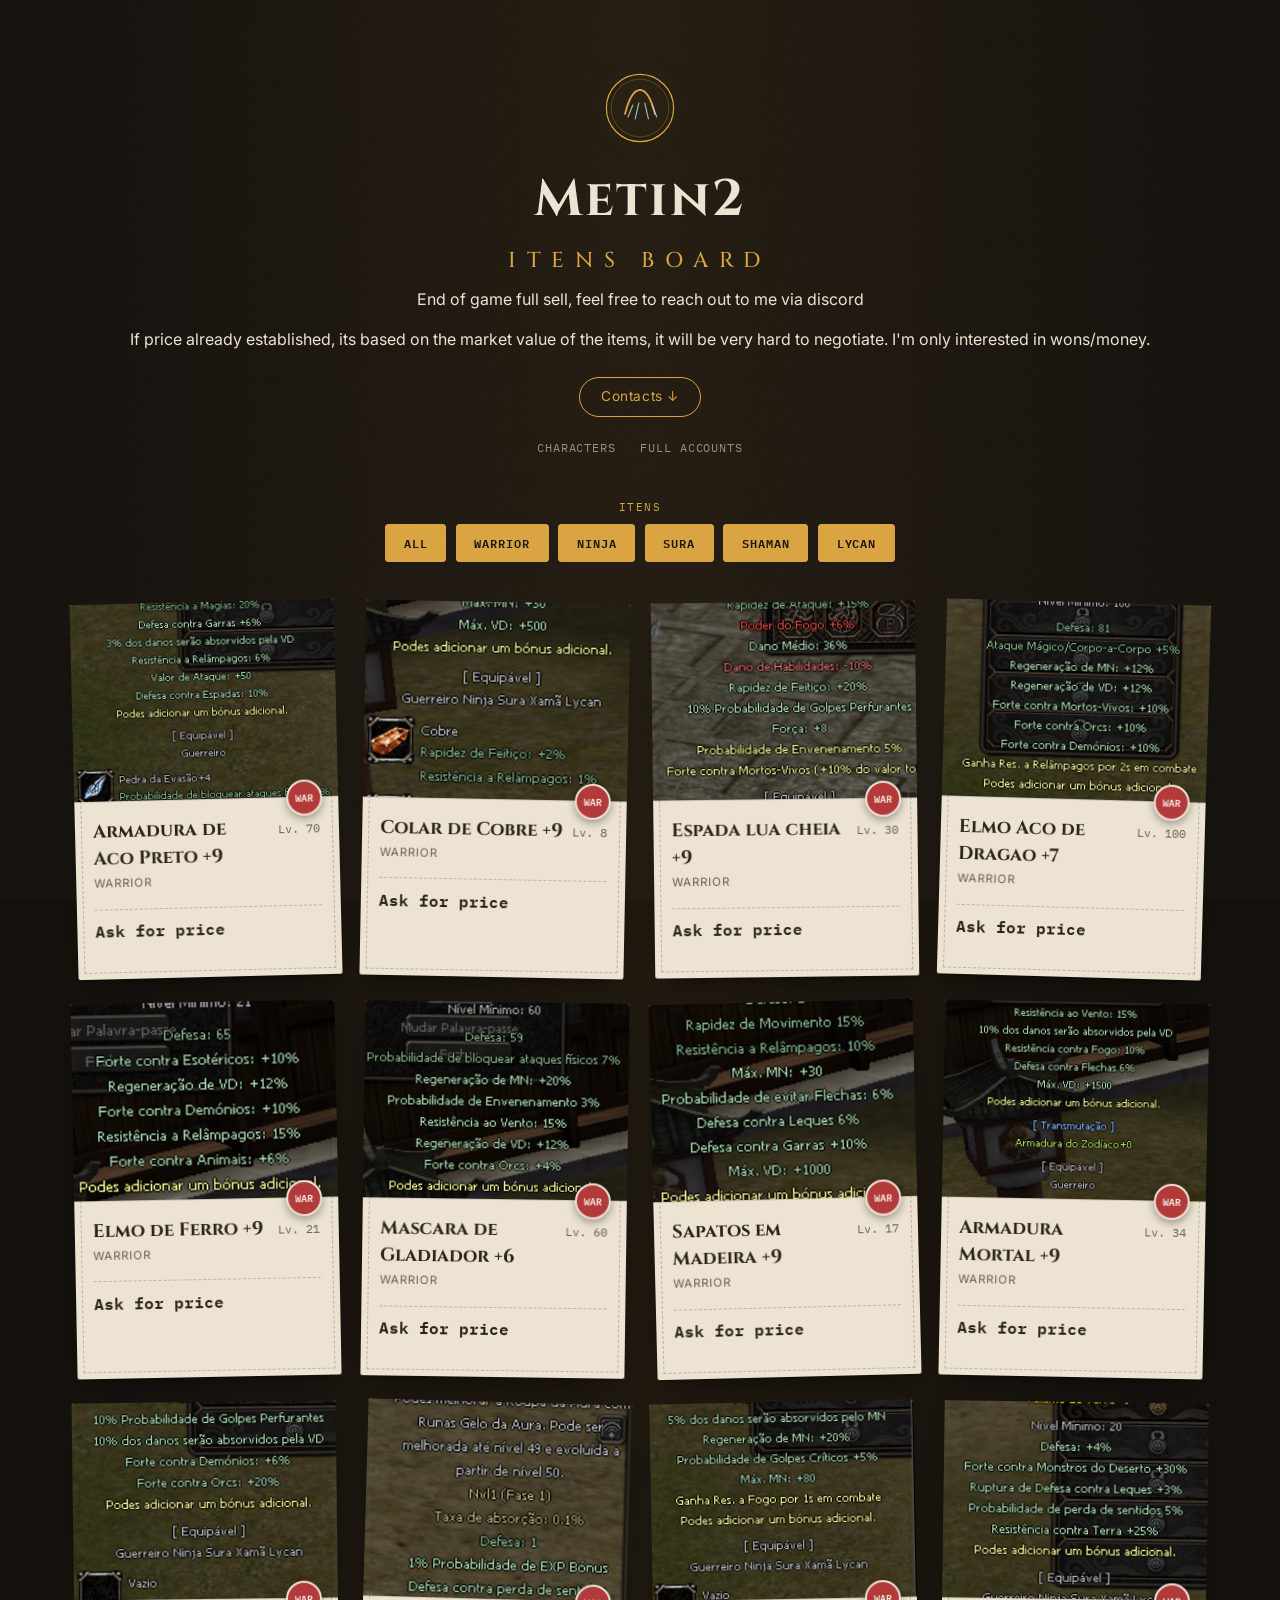
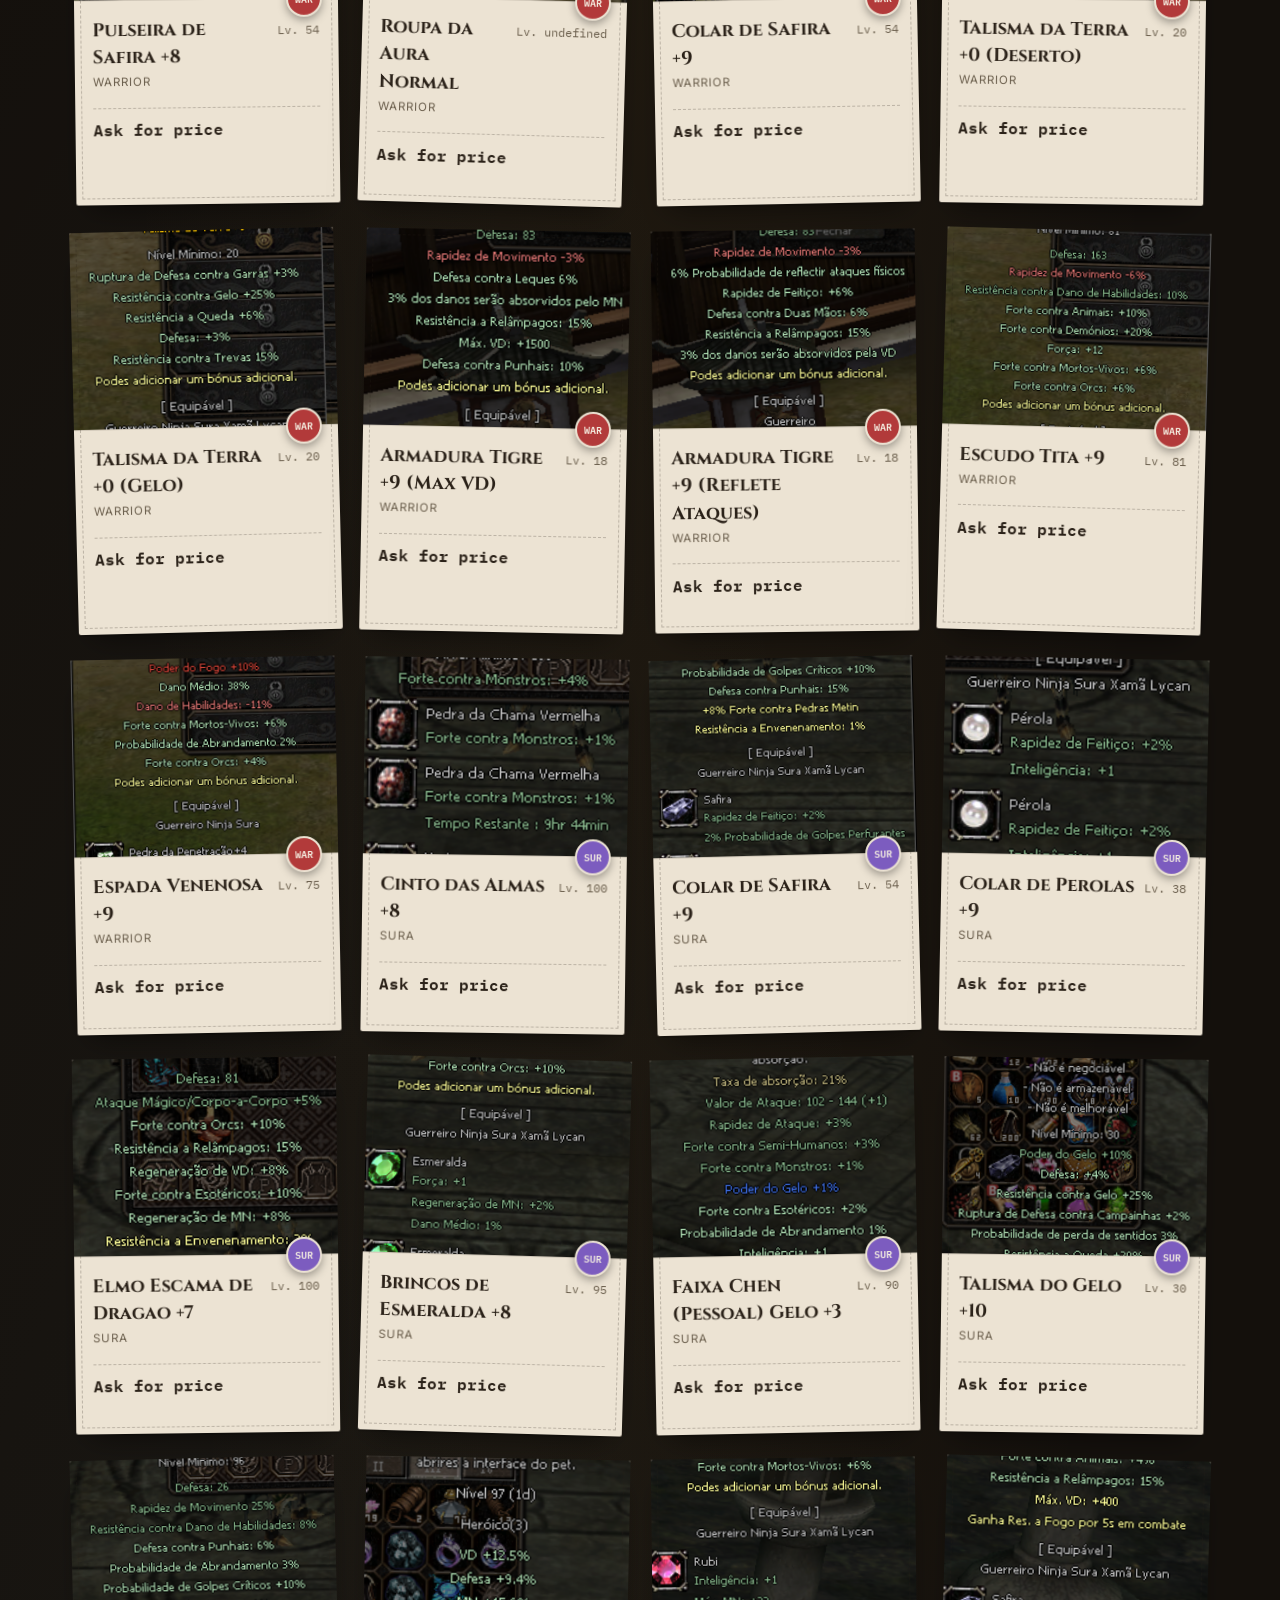
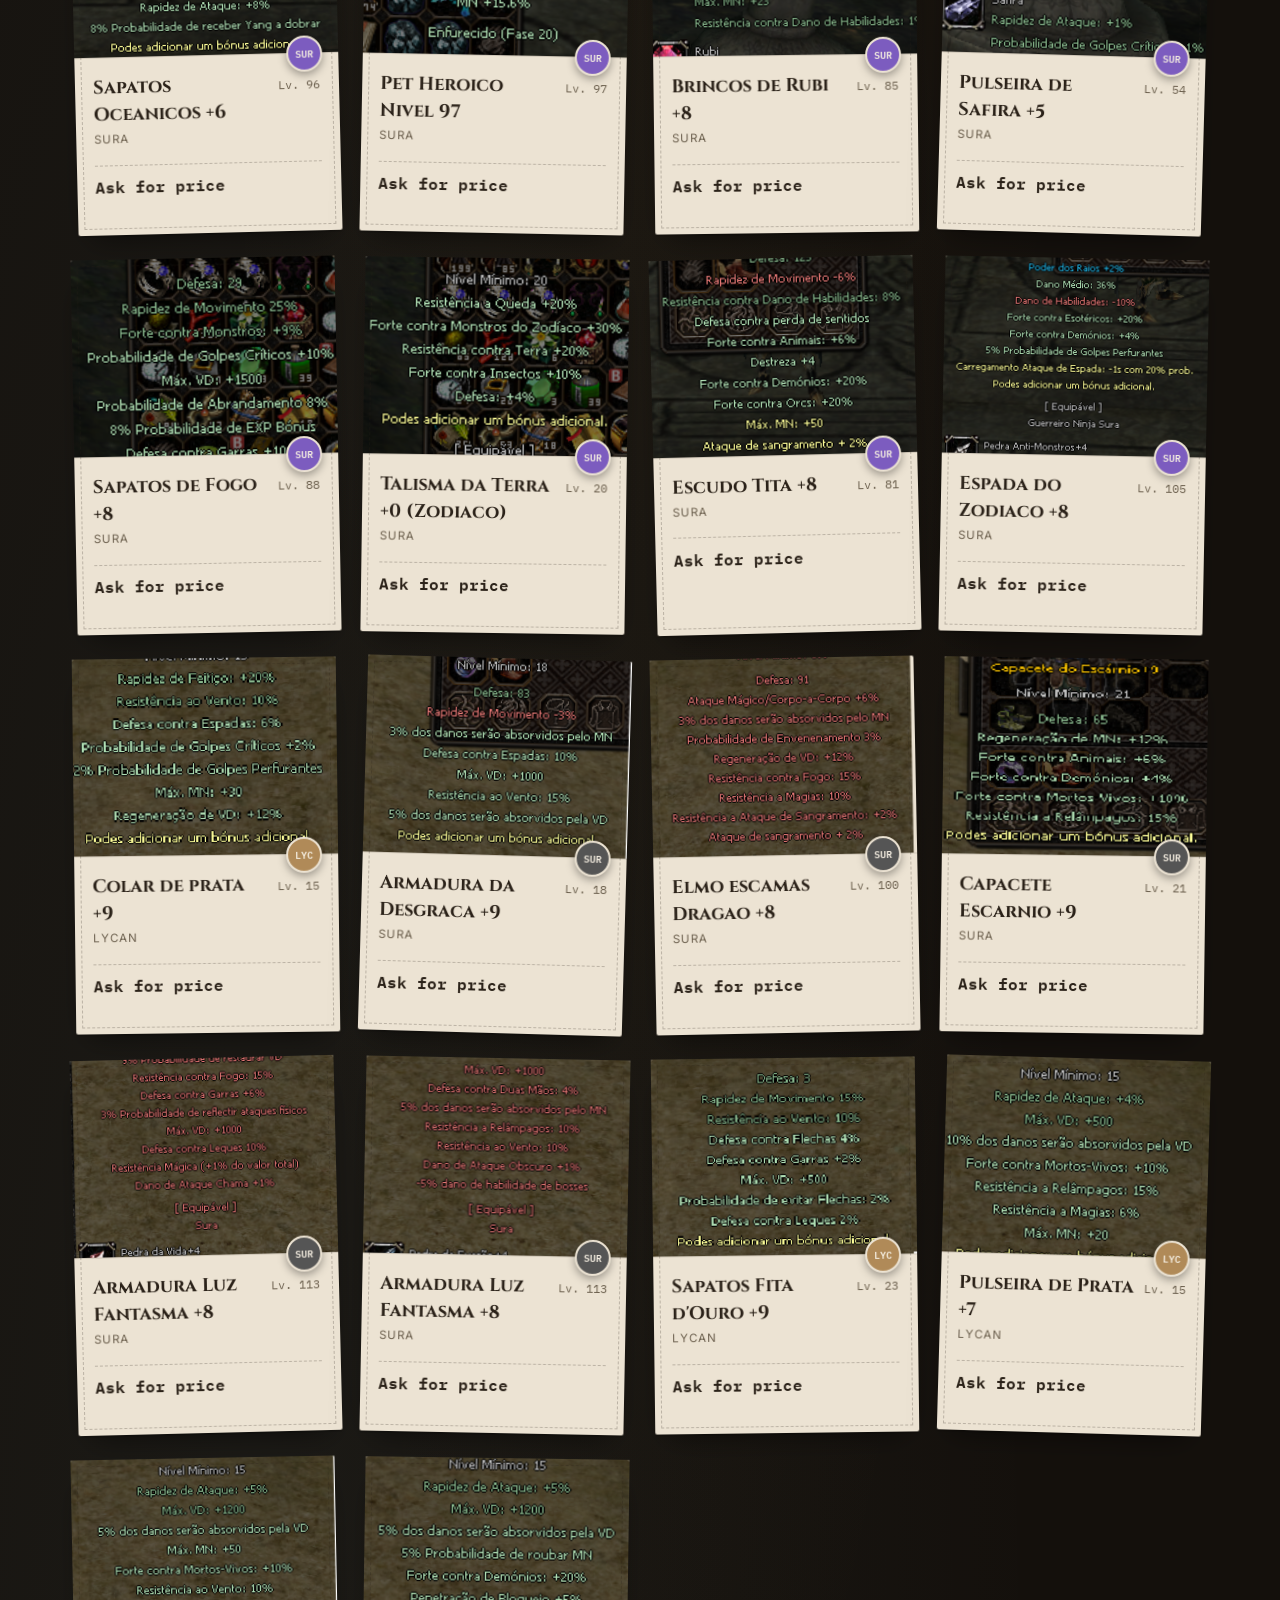
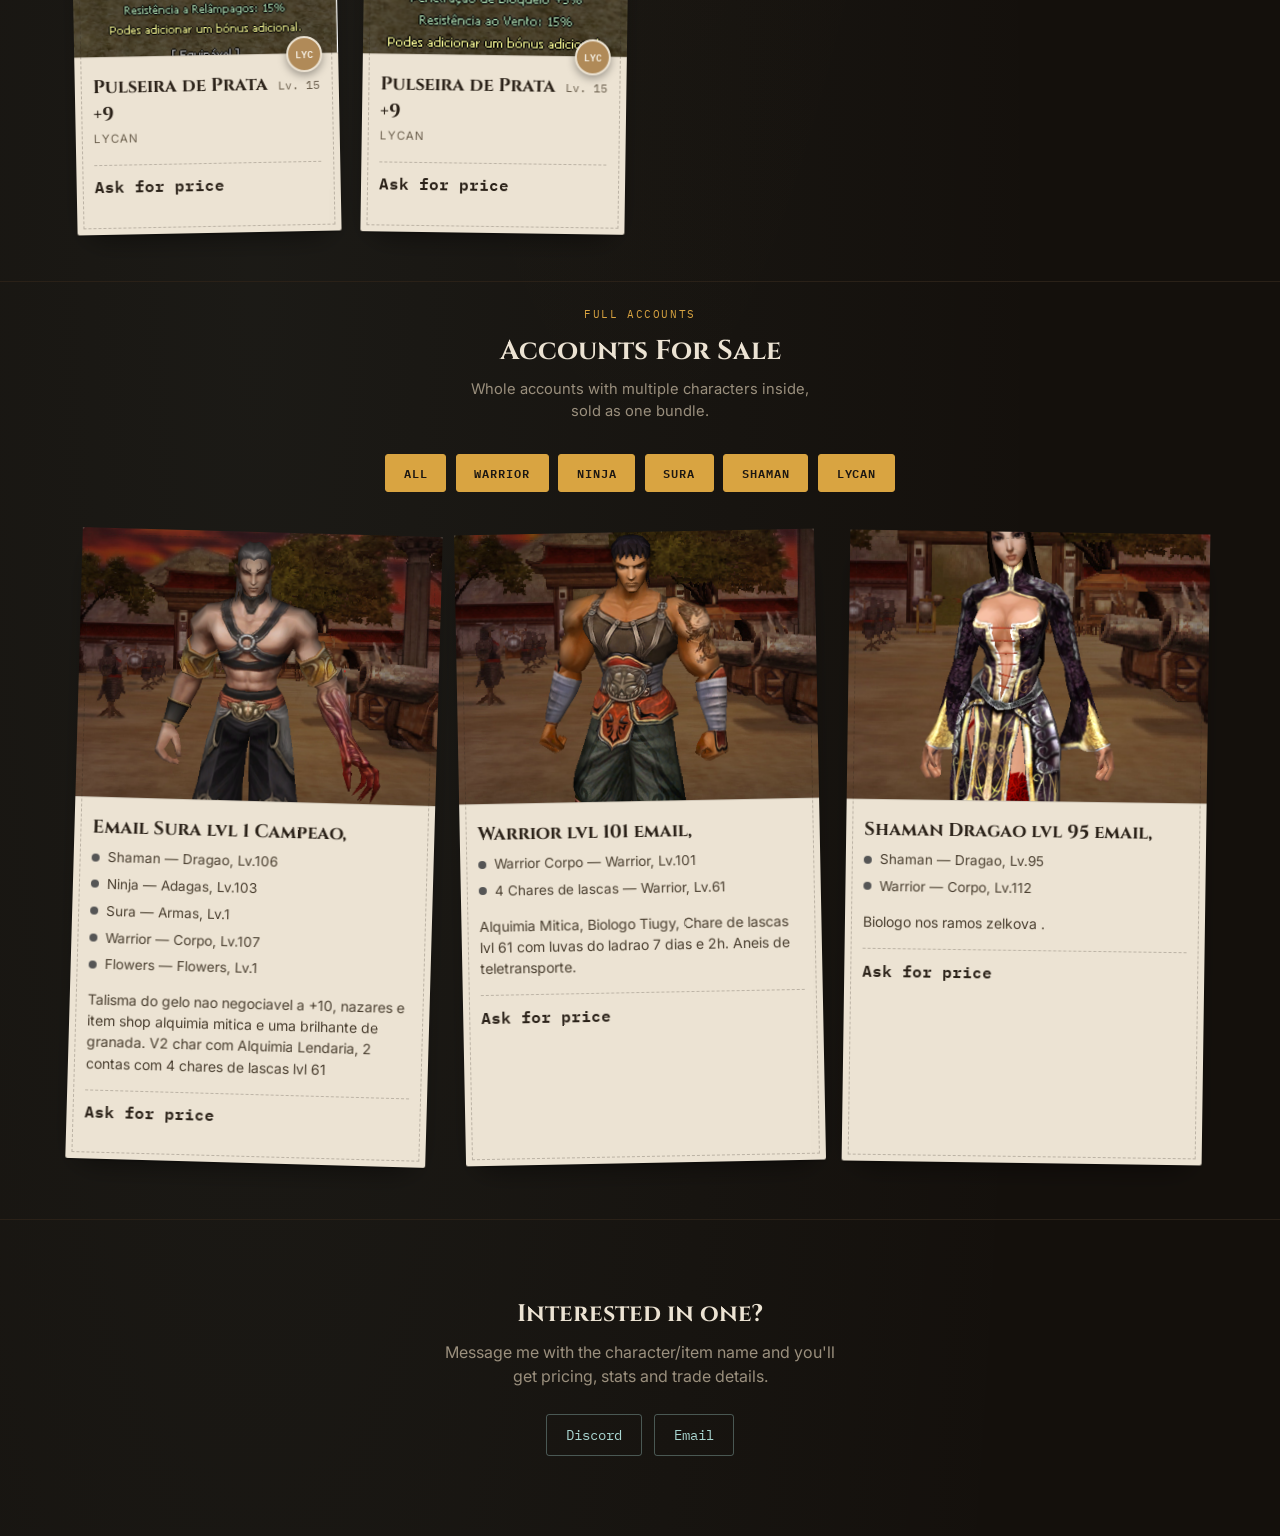
==== commit 4952599b: "more itens added" ====
--- a/index.html
+++ b/index.html
@@ -74,7 +74,7 @@
 
 <footer id="contact" class="contact">
   <h2>Interested in one?</h2>
-  <p>Message the seller with the character name and you'll get pricing, stats and trade details.</p>
+  <p>Message me with the character/item name and you'll get pricing, stats and trade details.</p>
   <div class="contact-methods" id="contactMethods">
     <!-- filled from listings.js CONTACT object -->
   </div>
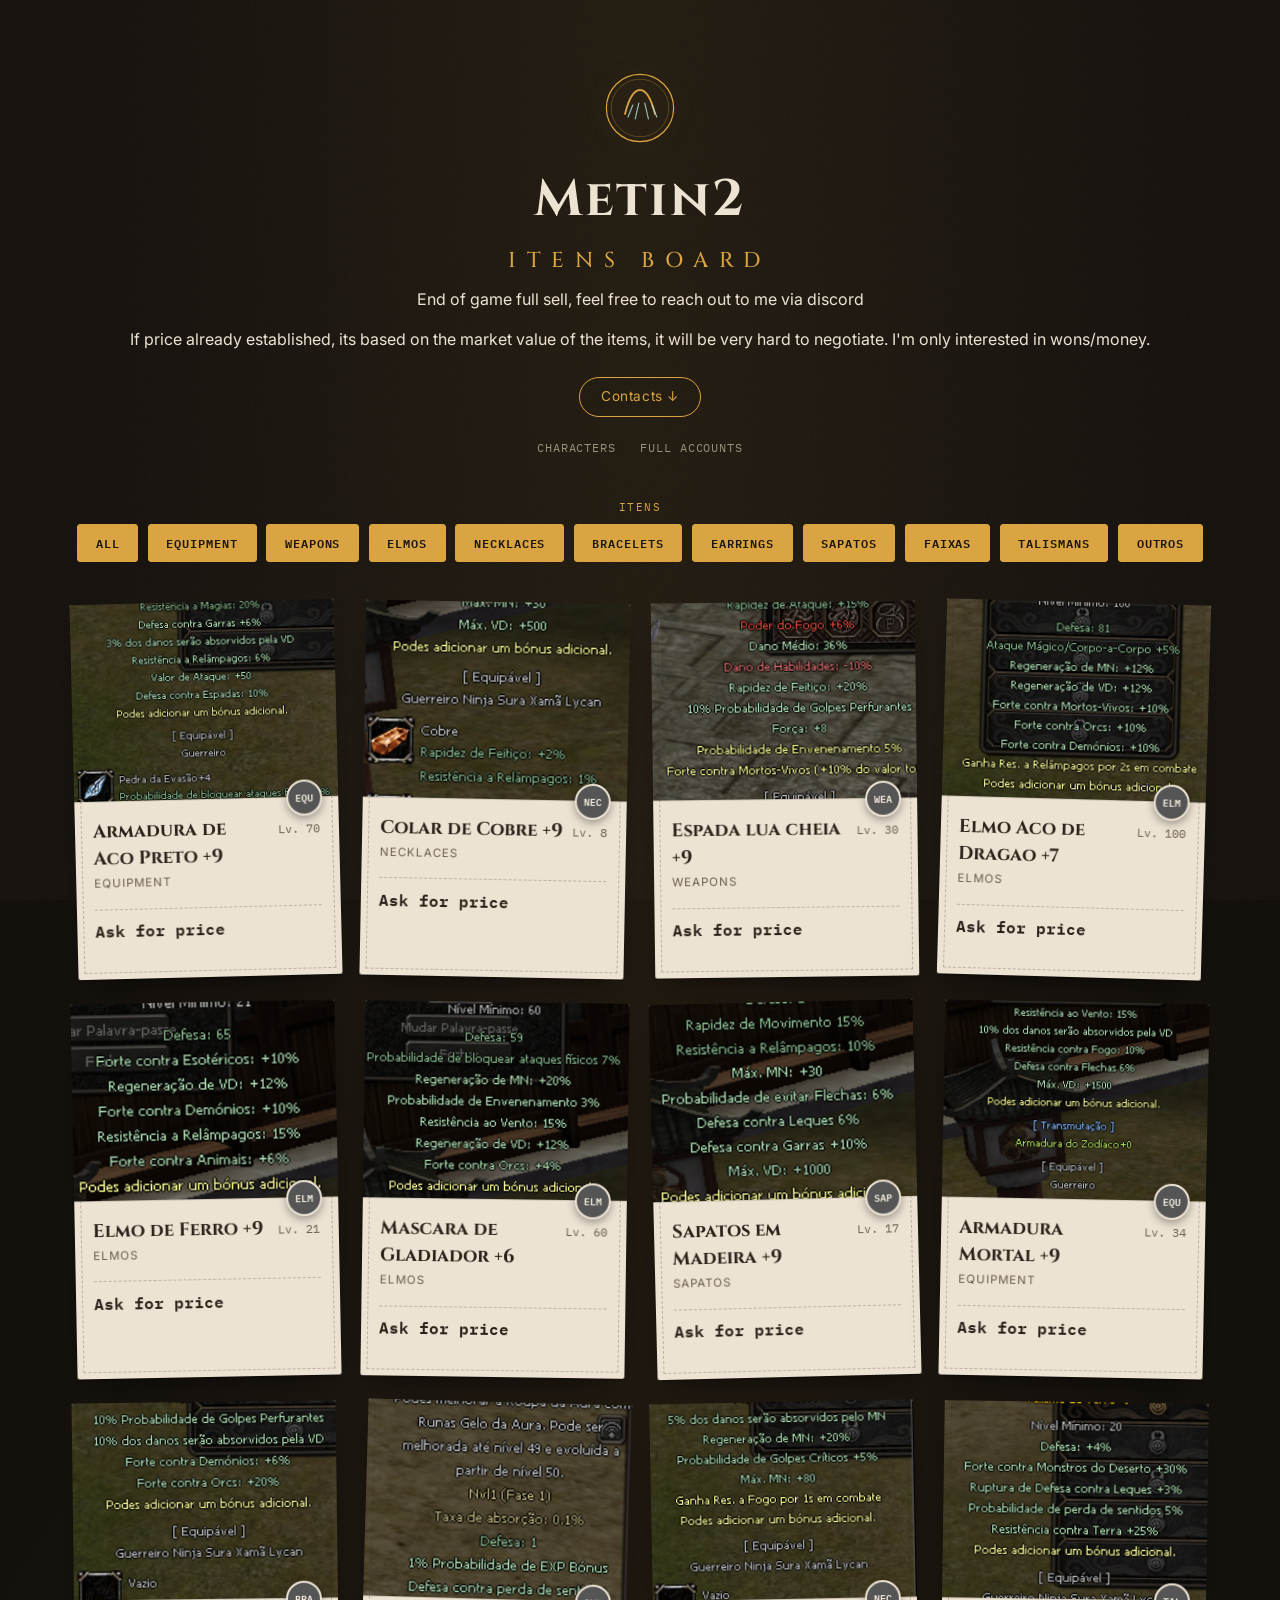
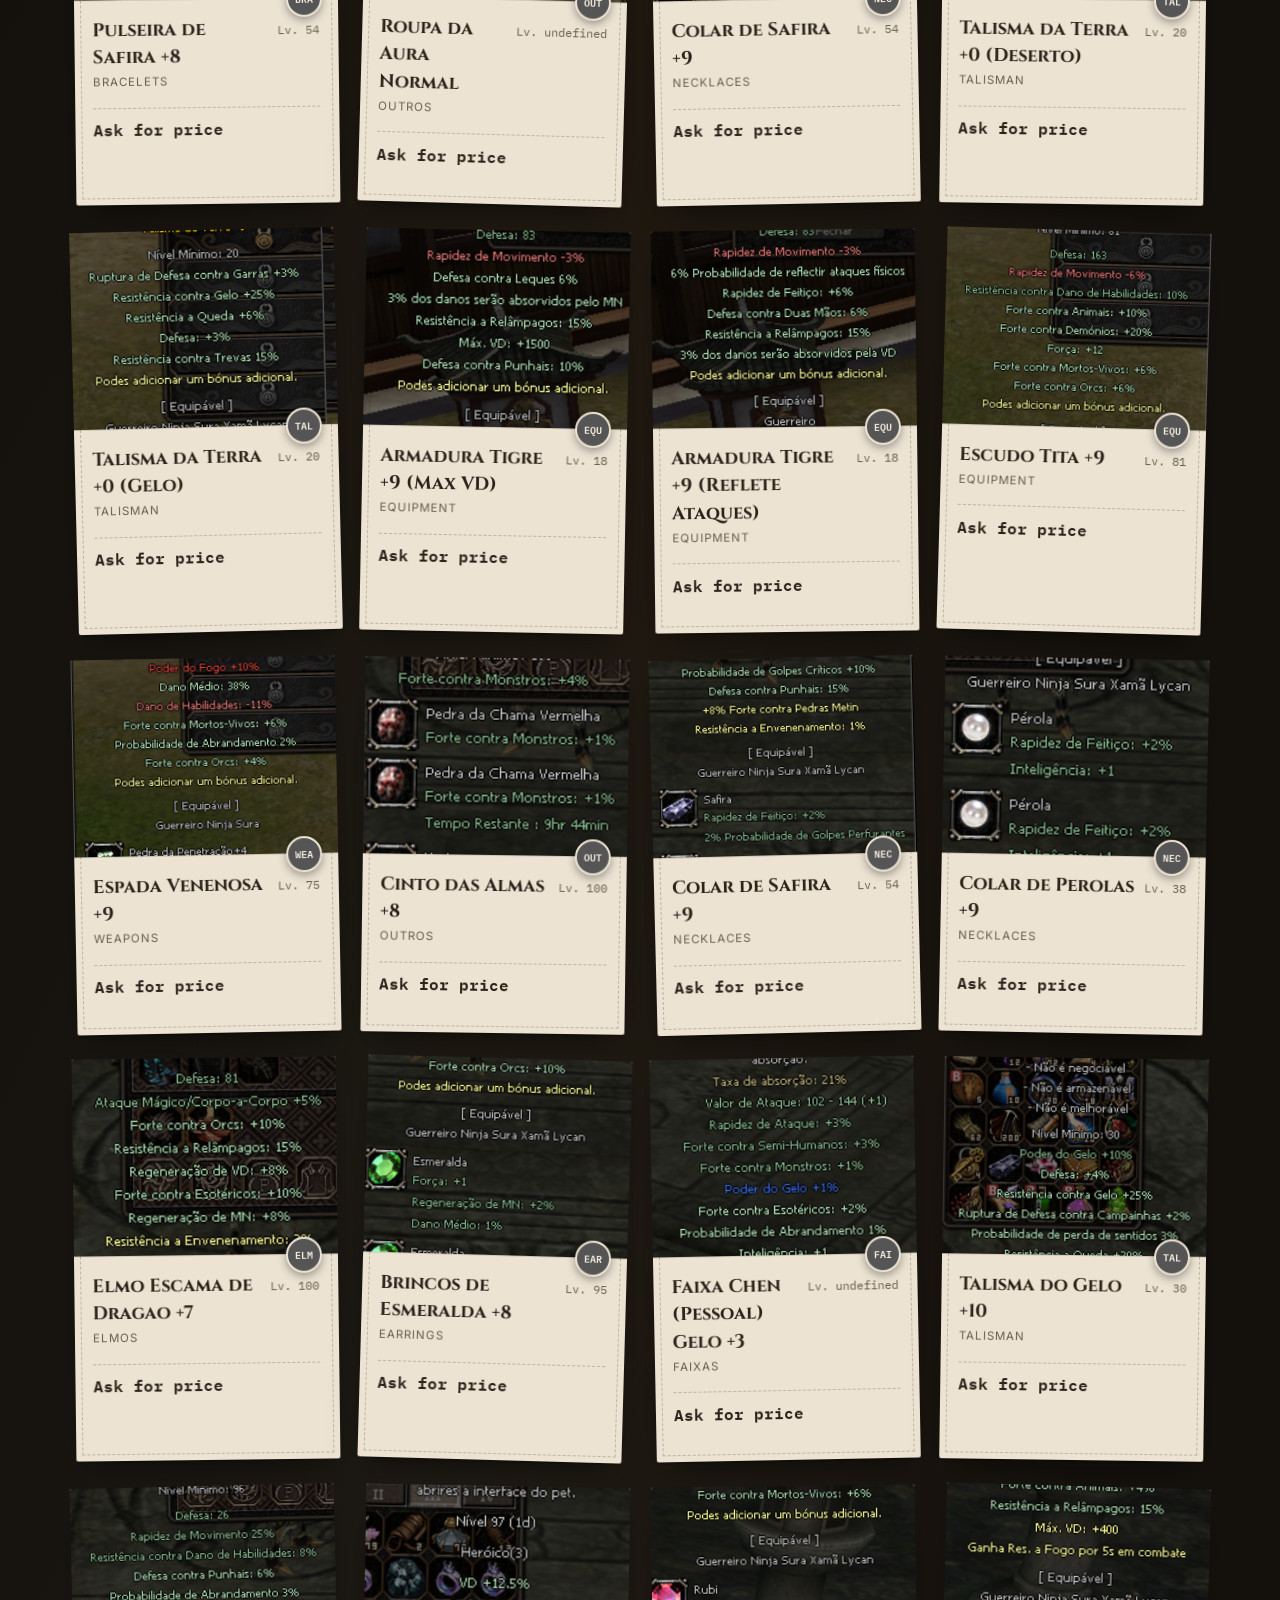
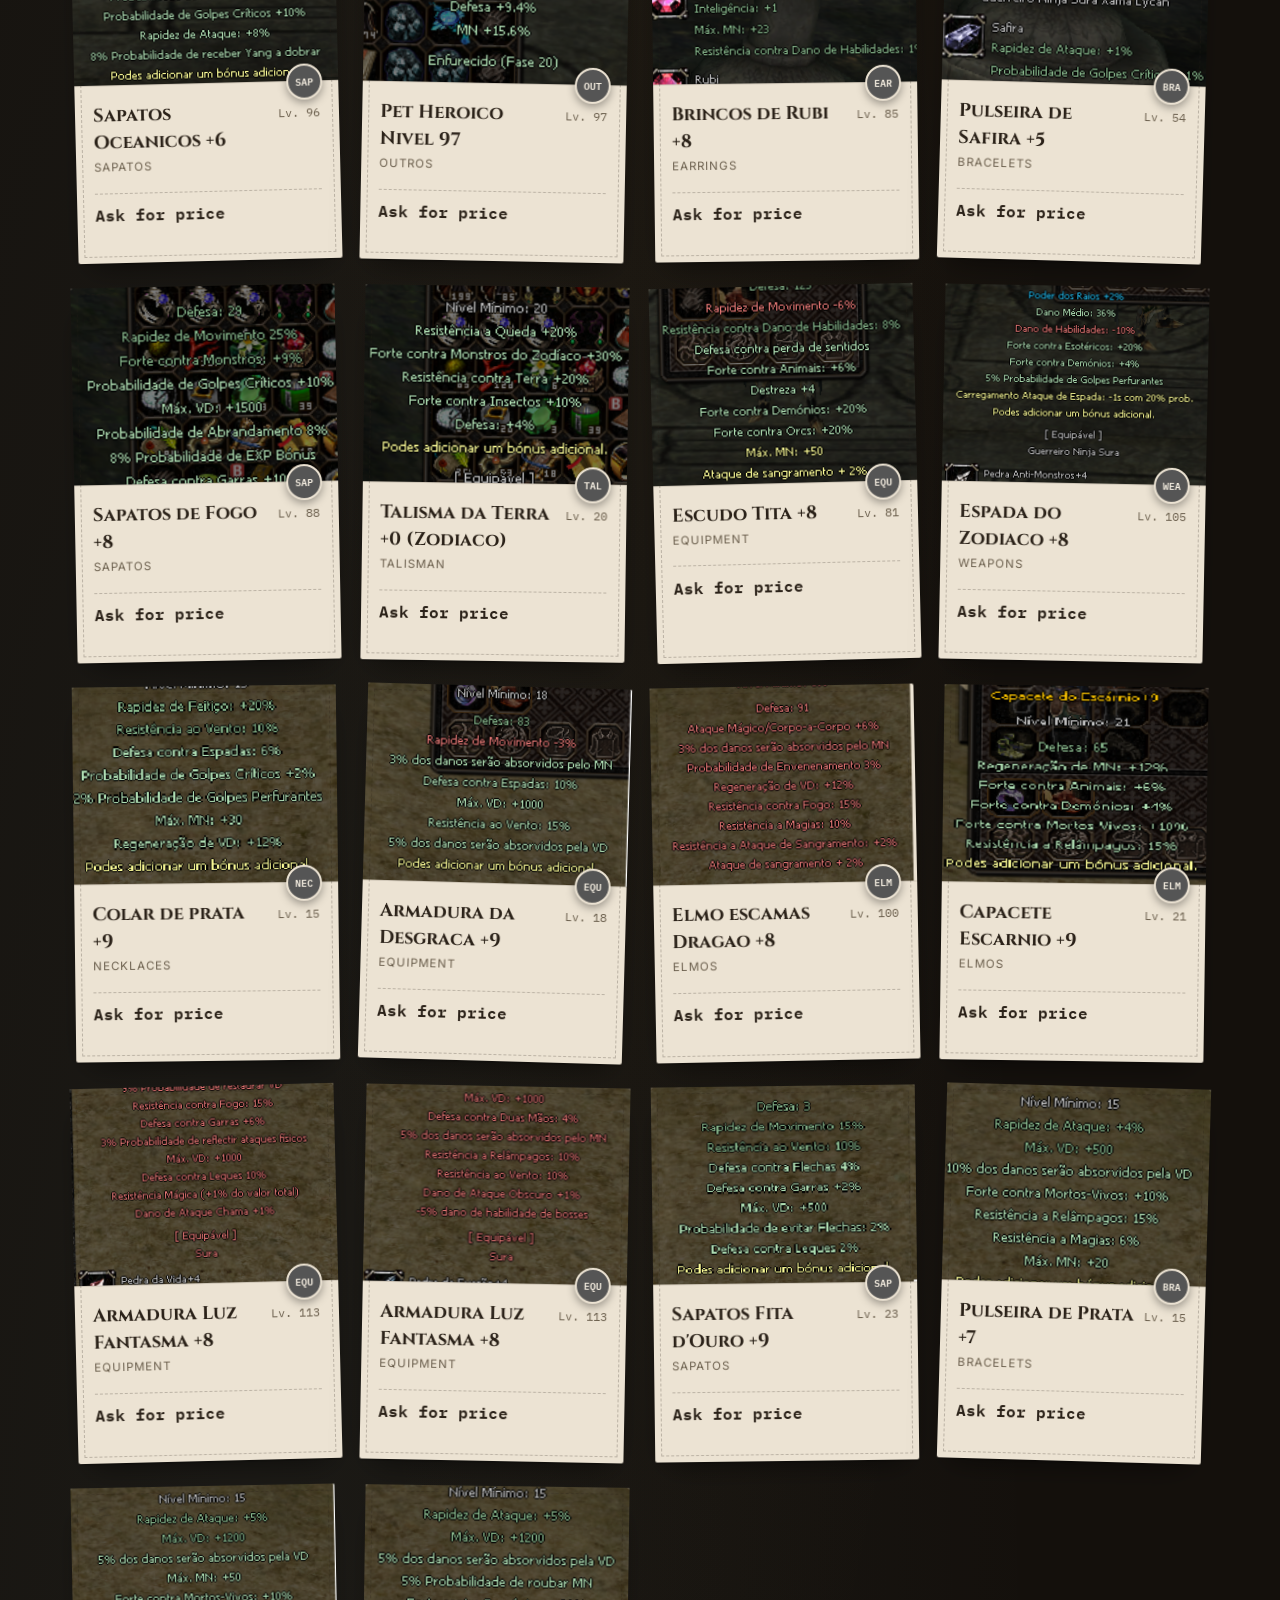
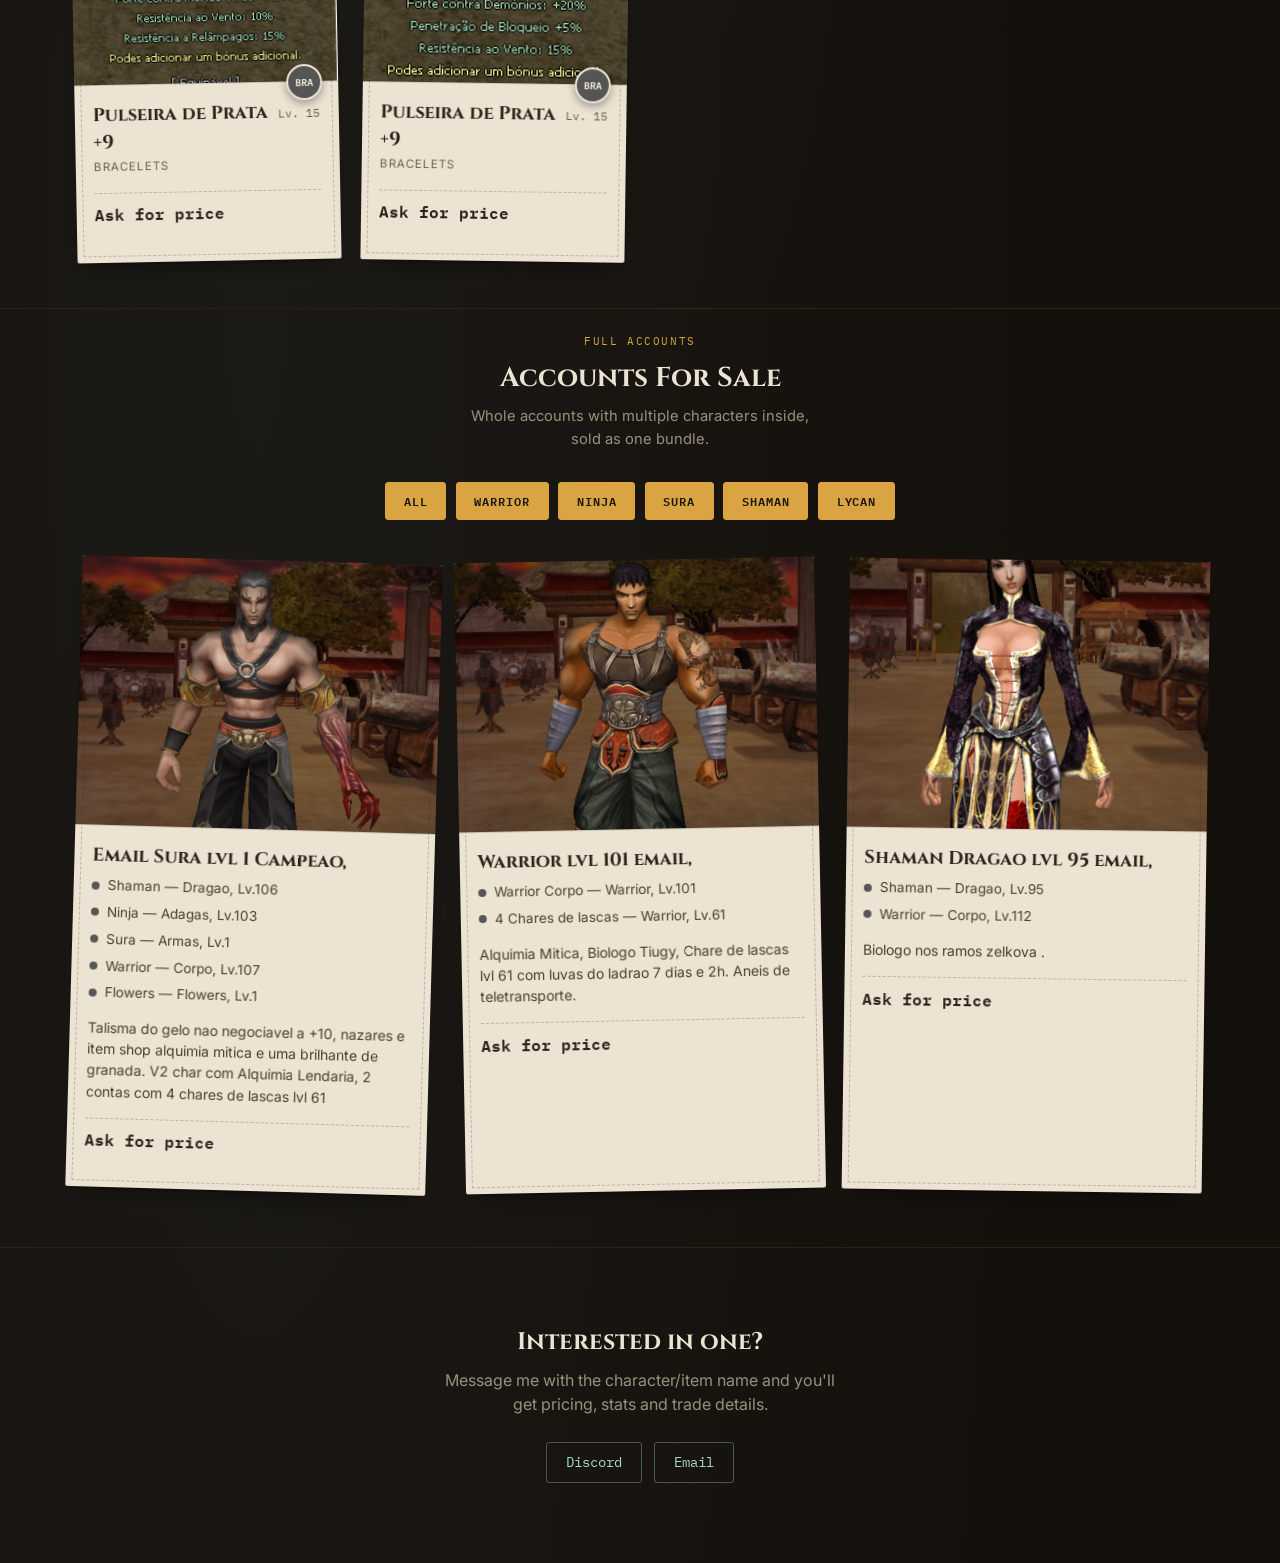
==== commit 2bb6ec77: "Itens organized" ====
--- a/index.html
+++ b/index.html
@@ -37,11 +37,16 @@
   <p class="section-eyebrow">Itens</p>
   <nav class="filters" id="filters" aria-label="Filter by class">
     <button class="filter-btn is-active" data-class="all">All</button>
-    <button class="filter-btn is-active" data-class="warrior">Warrior</button>
-    <button class="filter-btn is-active" data-class="ninja">Ninja</button>
-    <button class="filter-btn is-active" data-class="sura">Sura</button>
-    <button class="filter-btn is-active" data-class="shaman">Shaman</button>
-    <button class="filter-btn is-active" data-class="lycan">Lycan</button>
+    <button class="filter-btn is-active" data-class="equipment">equipment</button>
+    <button class="filter-btn is-active" data-class="weapons">weapons</button>
+    <button class="filter-btn is-active" data-class="elmos">elmos</button>
+    <button class="filter-btn is-active" data-class="necklaces">Necklaces</button>
+    <button class="filter-btn is-active" data-class="bracelets">Bracelets</button>
+    <button class="filter-btn is-active" data-class="earrings">Earrings</button>
+    <button class="filter-btn is-active" data-class="sapatos">Sapatos</button>
+    <button class="filter-btn is-active" data-class="faixas">Faixas</button>
+    <button class="filter-btn is-active" data-class="talisman">Talismans</button>
+    <button class="filter-btn is-active" data-class="outros">Outros</button>
   </nav>
 
   <main class="board" id="board">
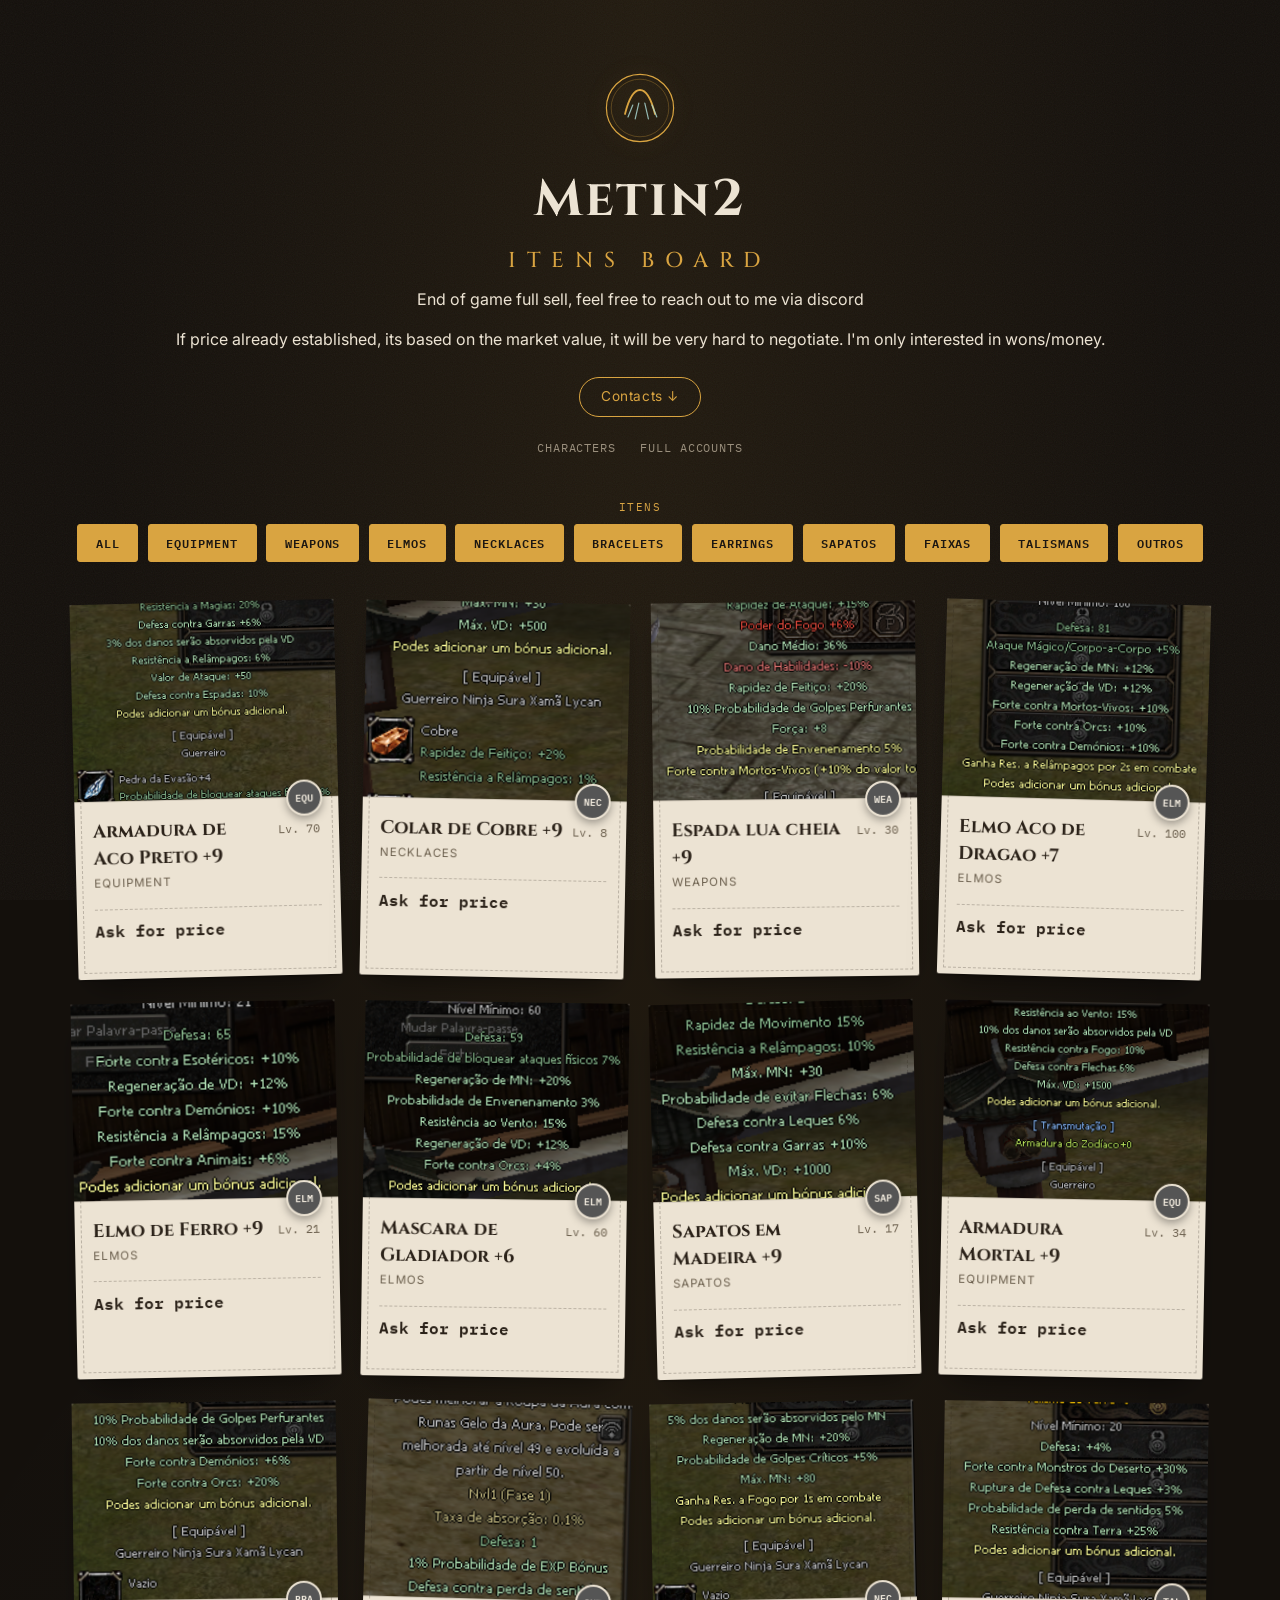
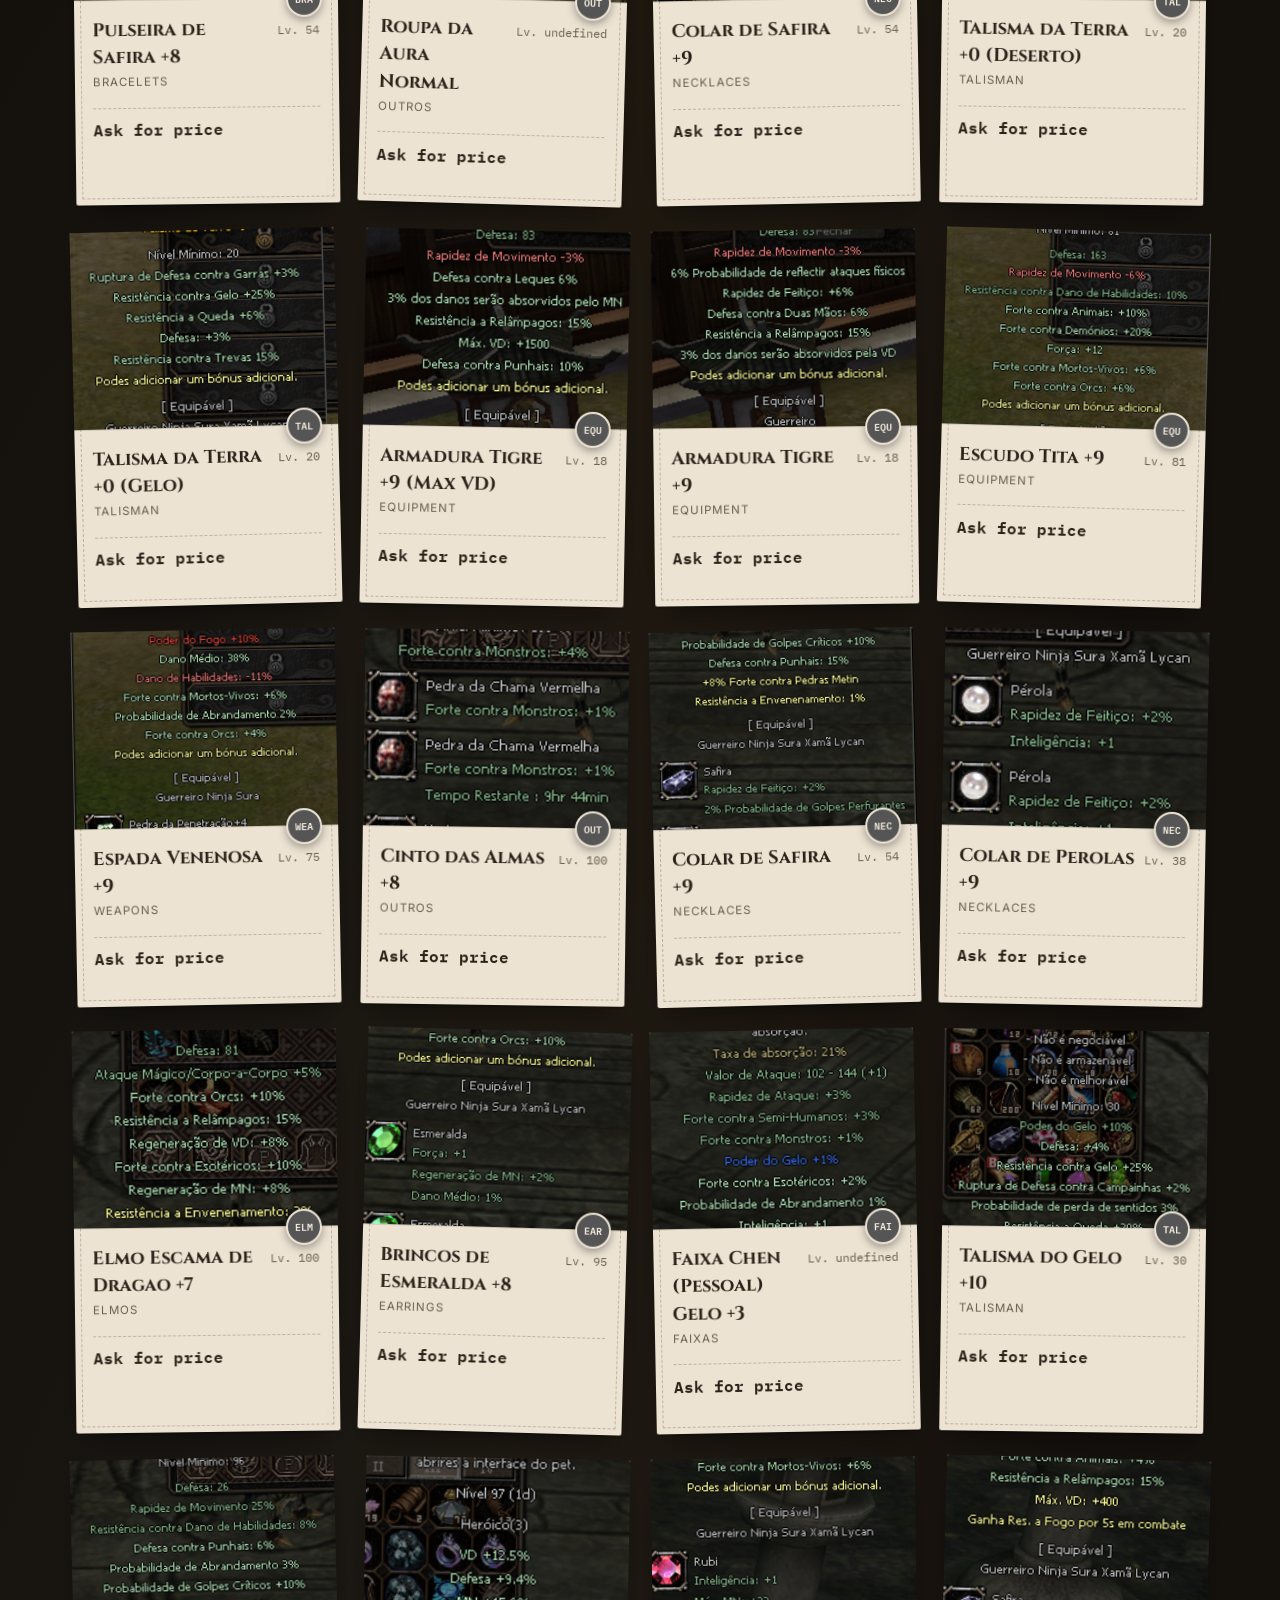
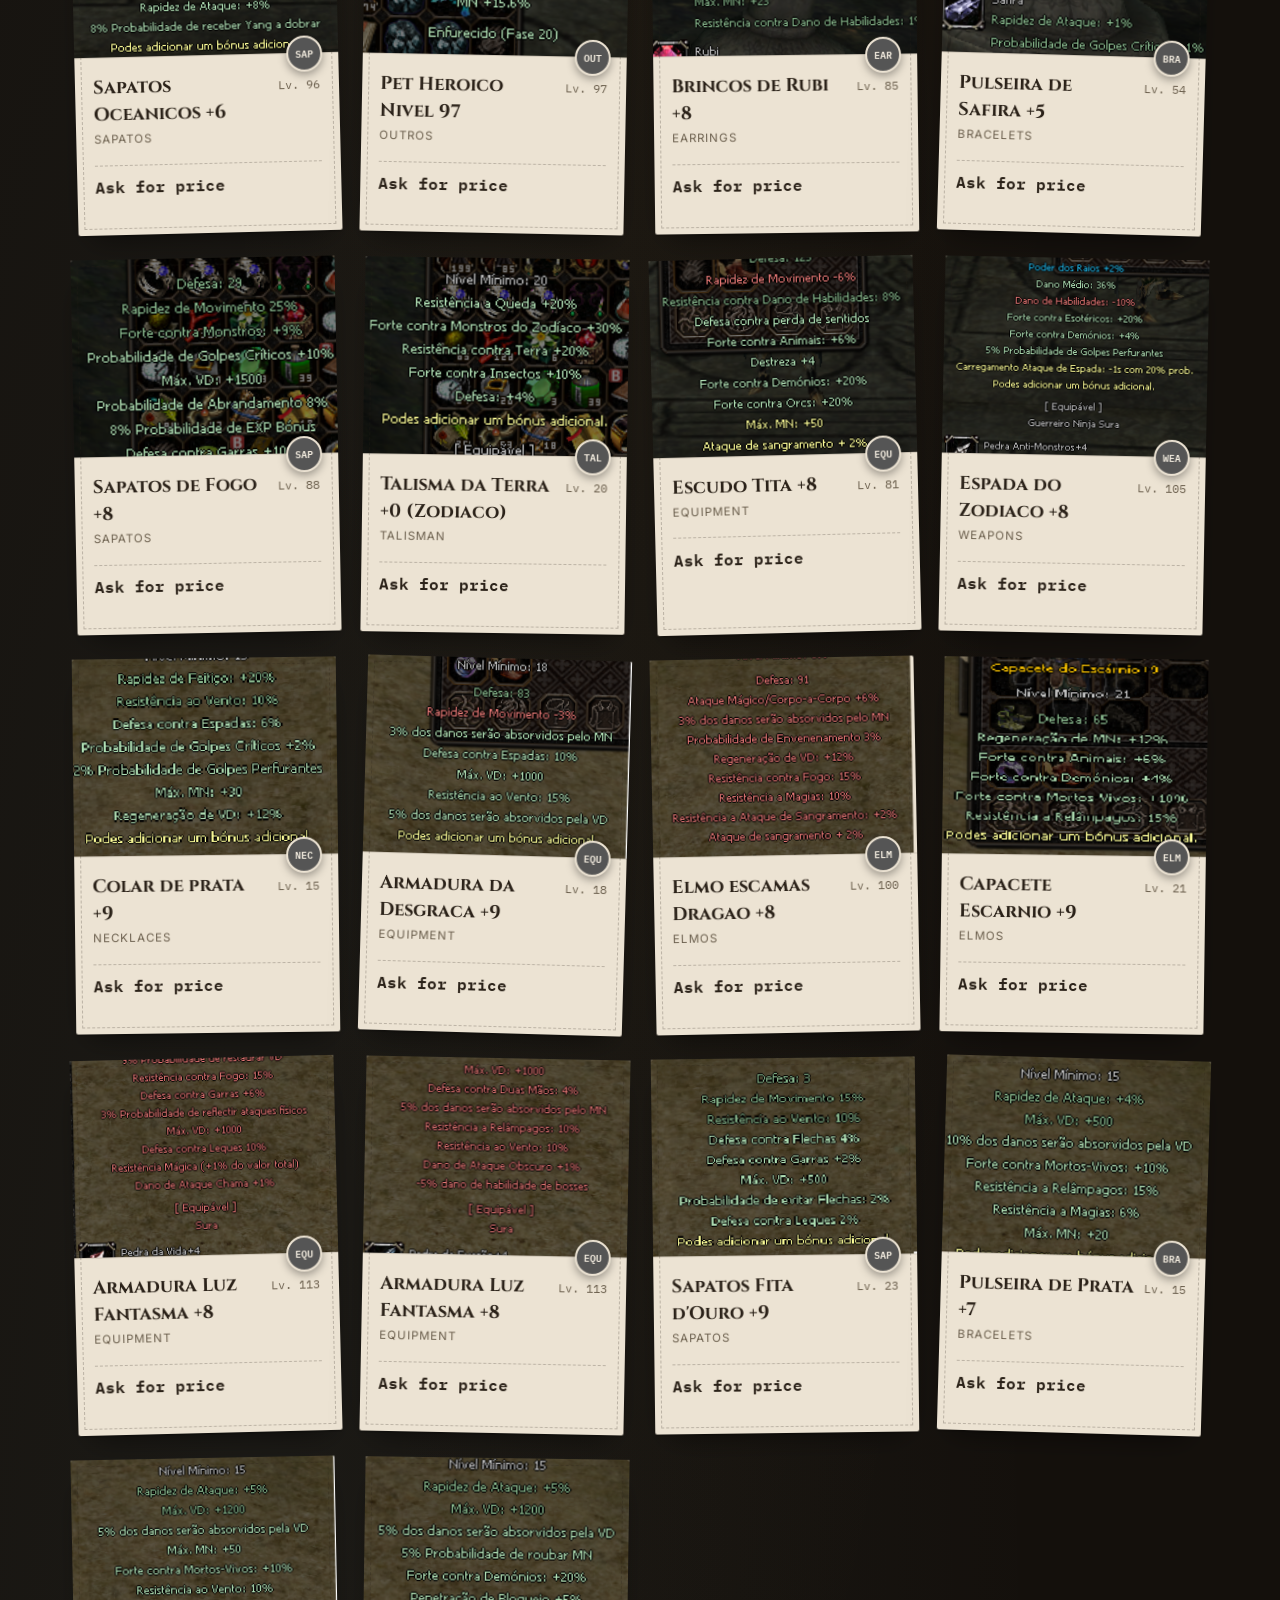
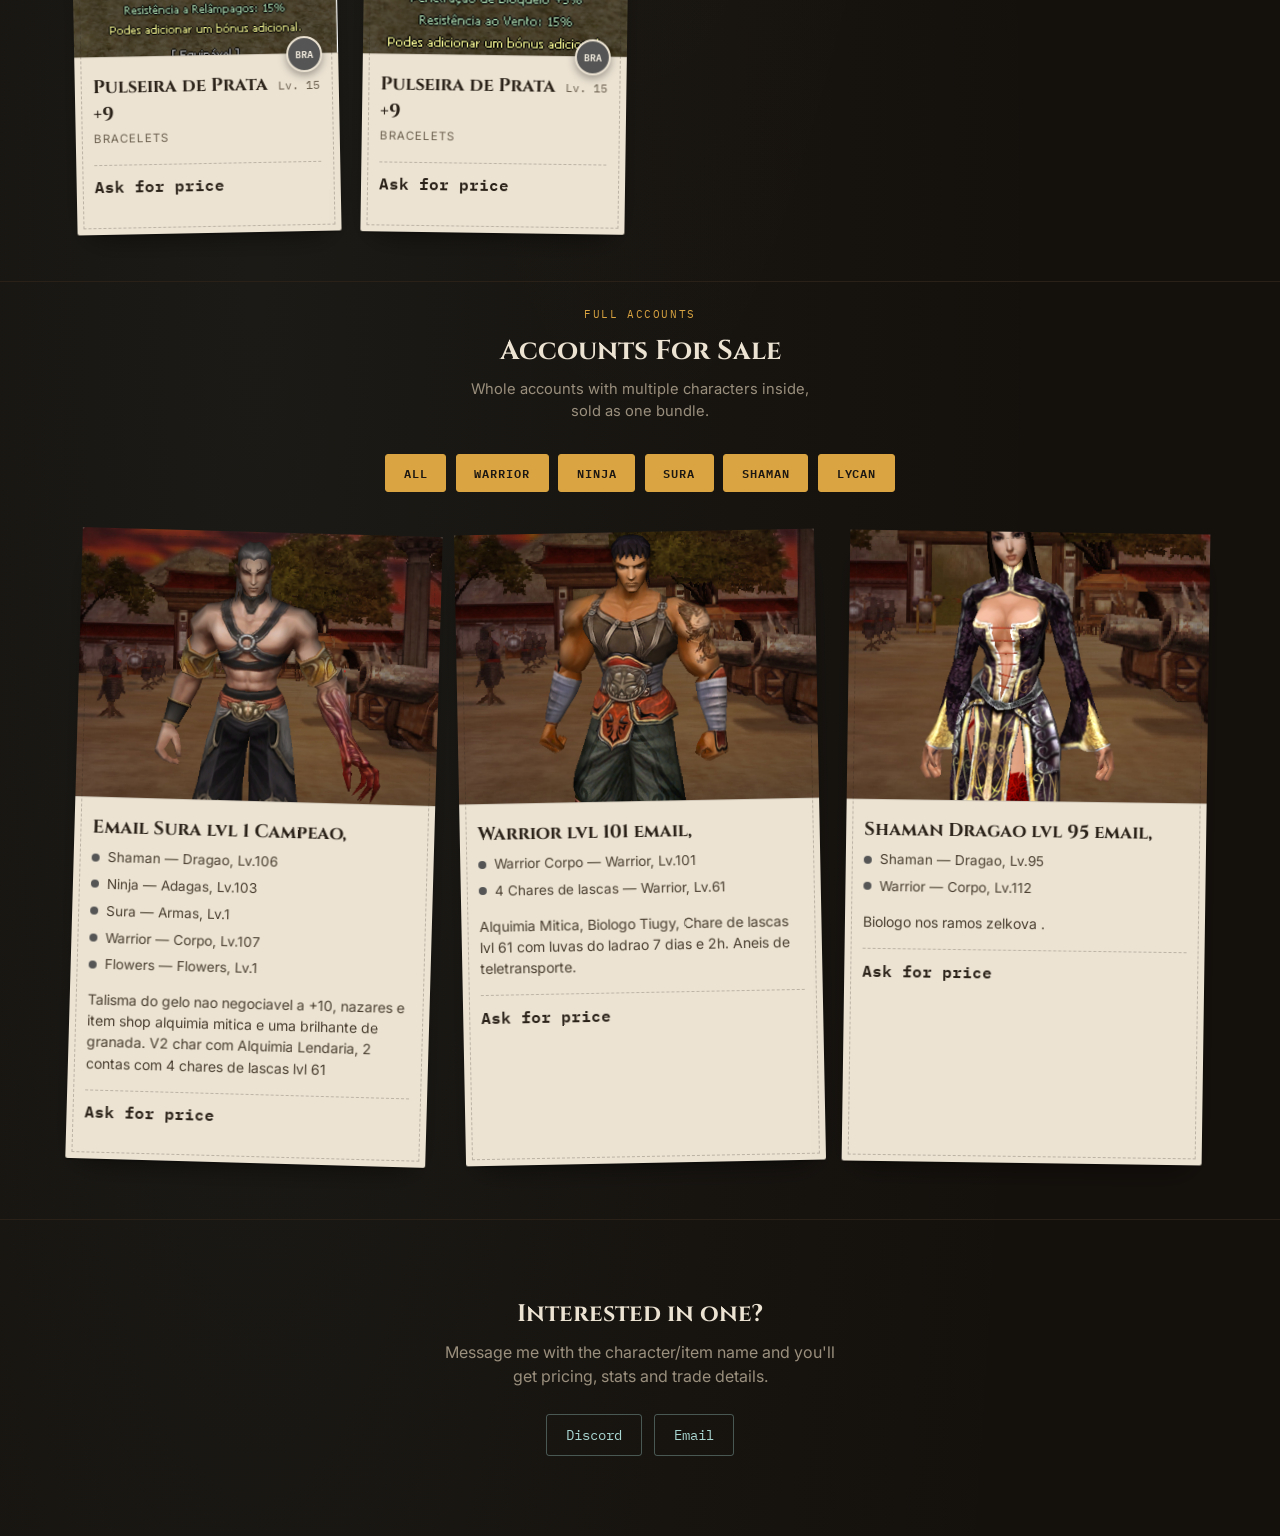
==== commit 1e4a4518: "small changes" ====
--- a/index.html
+++ b/index.html
@@ -23,7 +23,7 @@
   </div>
   <h1>Metin2 <span>Itens&nbsp;Board</span></h1>
   <h>End of game full sell, feel free to reach out to me via discord </h>
-   <p>If price already established, its based on the market value of the items, it will be very hard to negotiate. I'm only interested in wons/money.</p>
+   <p>If price already established, its based on the market value, it will be very hard to negotiate. I'm only interested in wons/money.</p>
   <p class="tagline"></p>
   <a class="contact-pill" href="#contact">Contacts ↓</a>
 
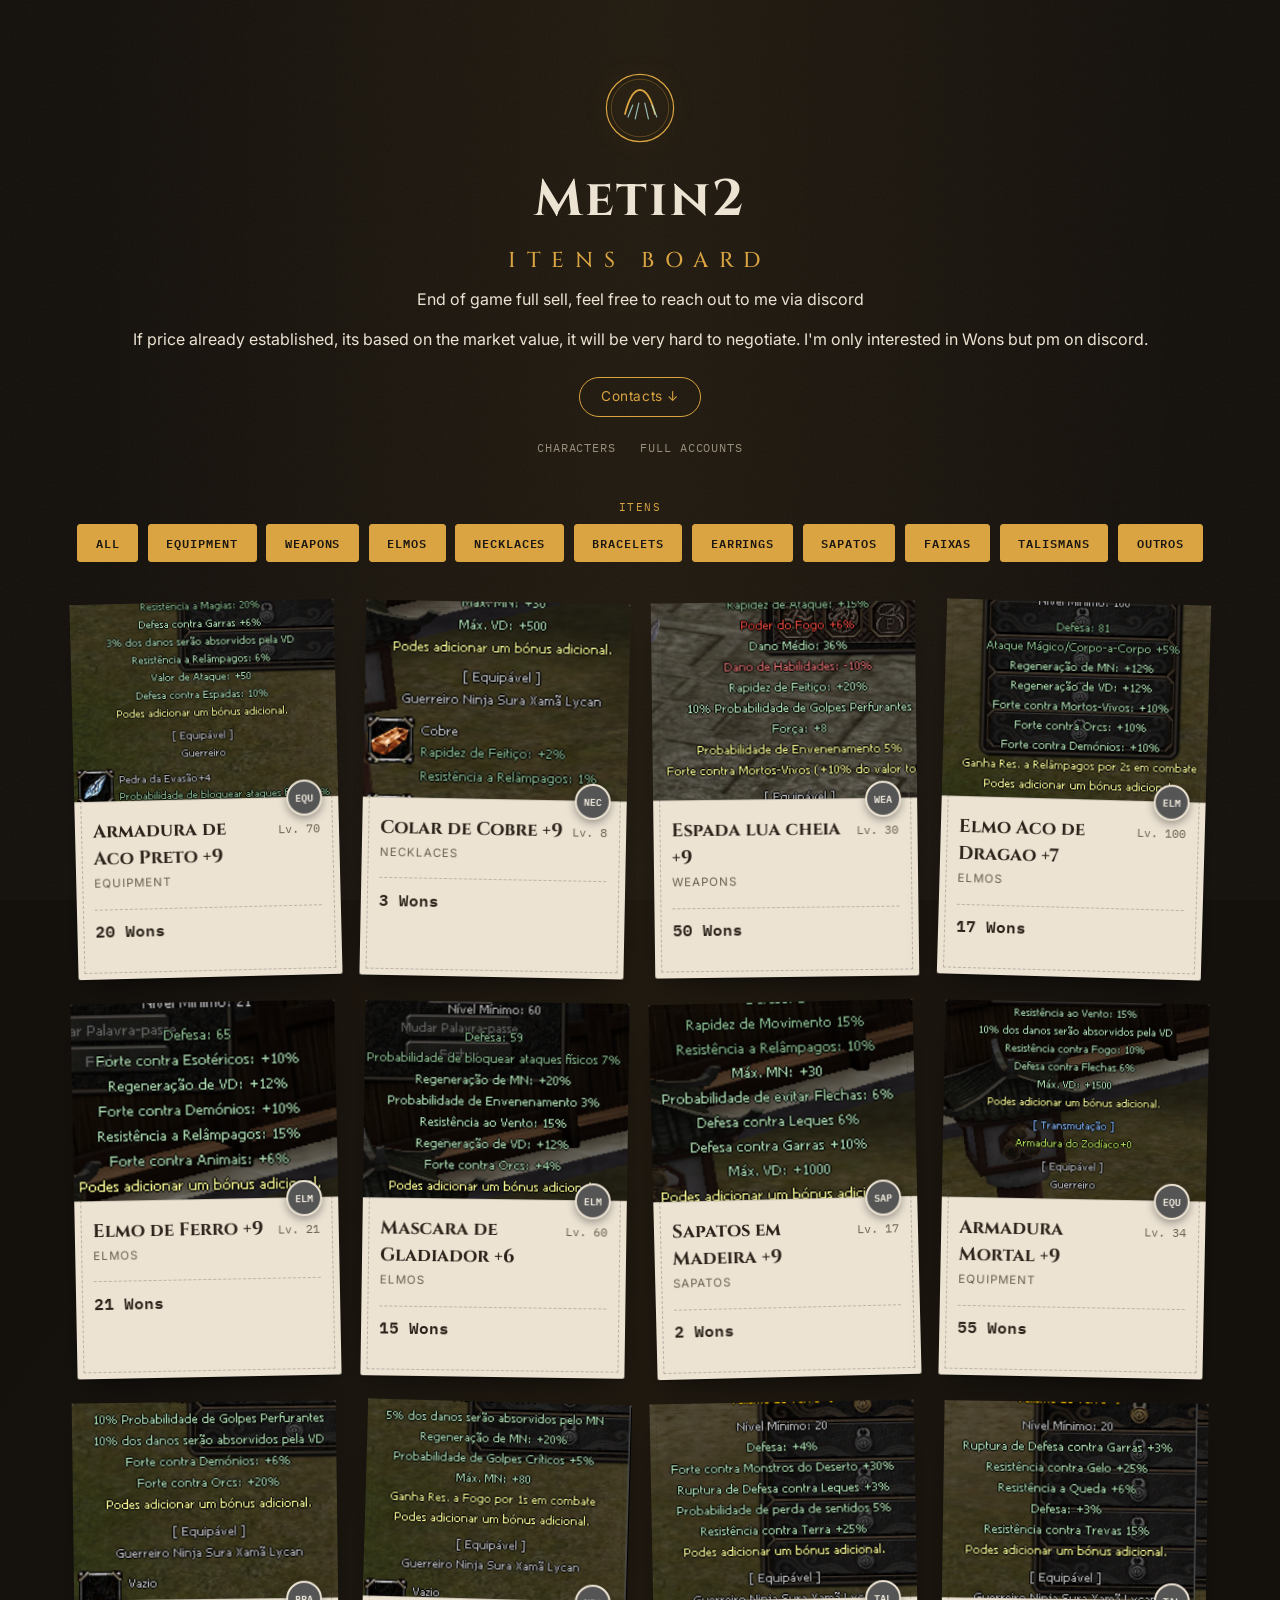
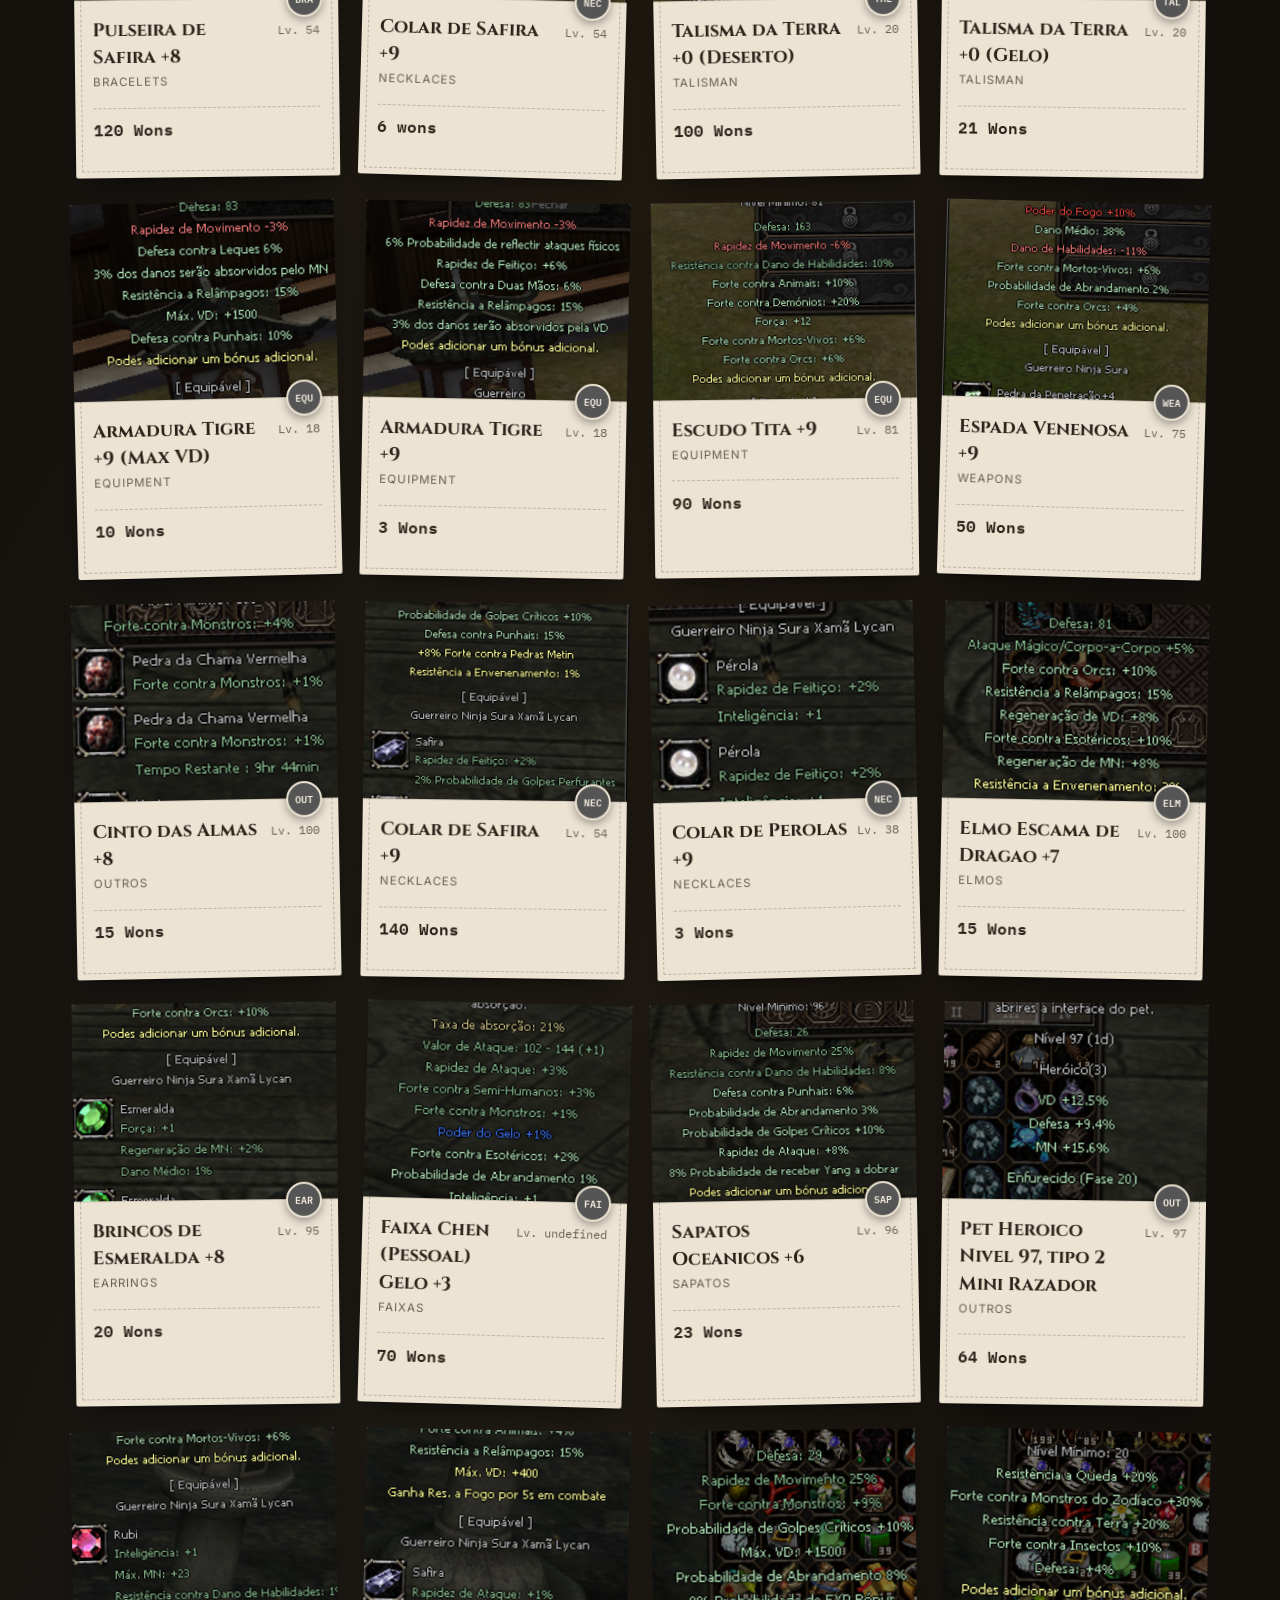
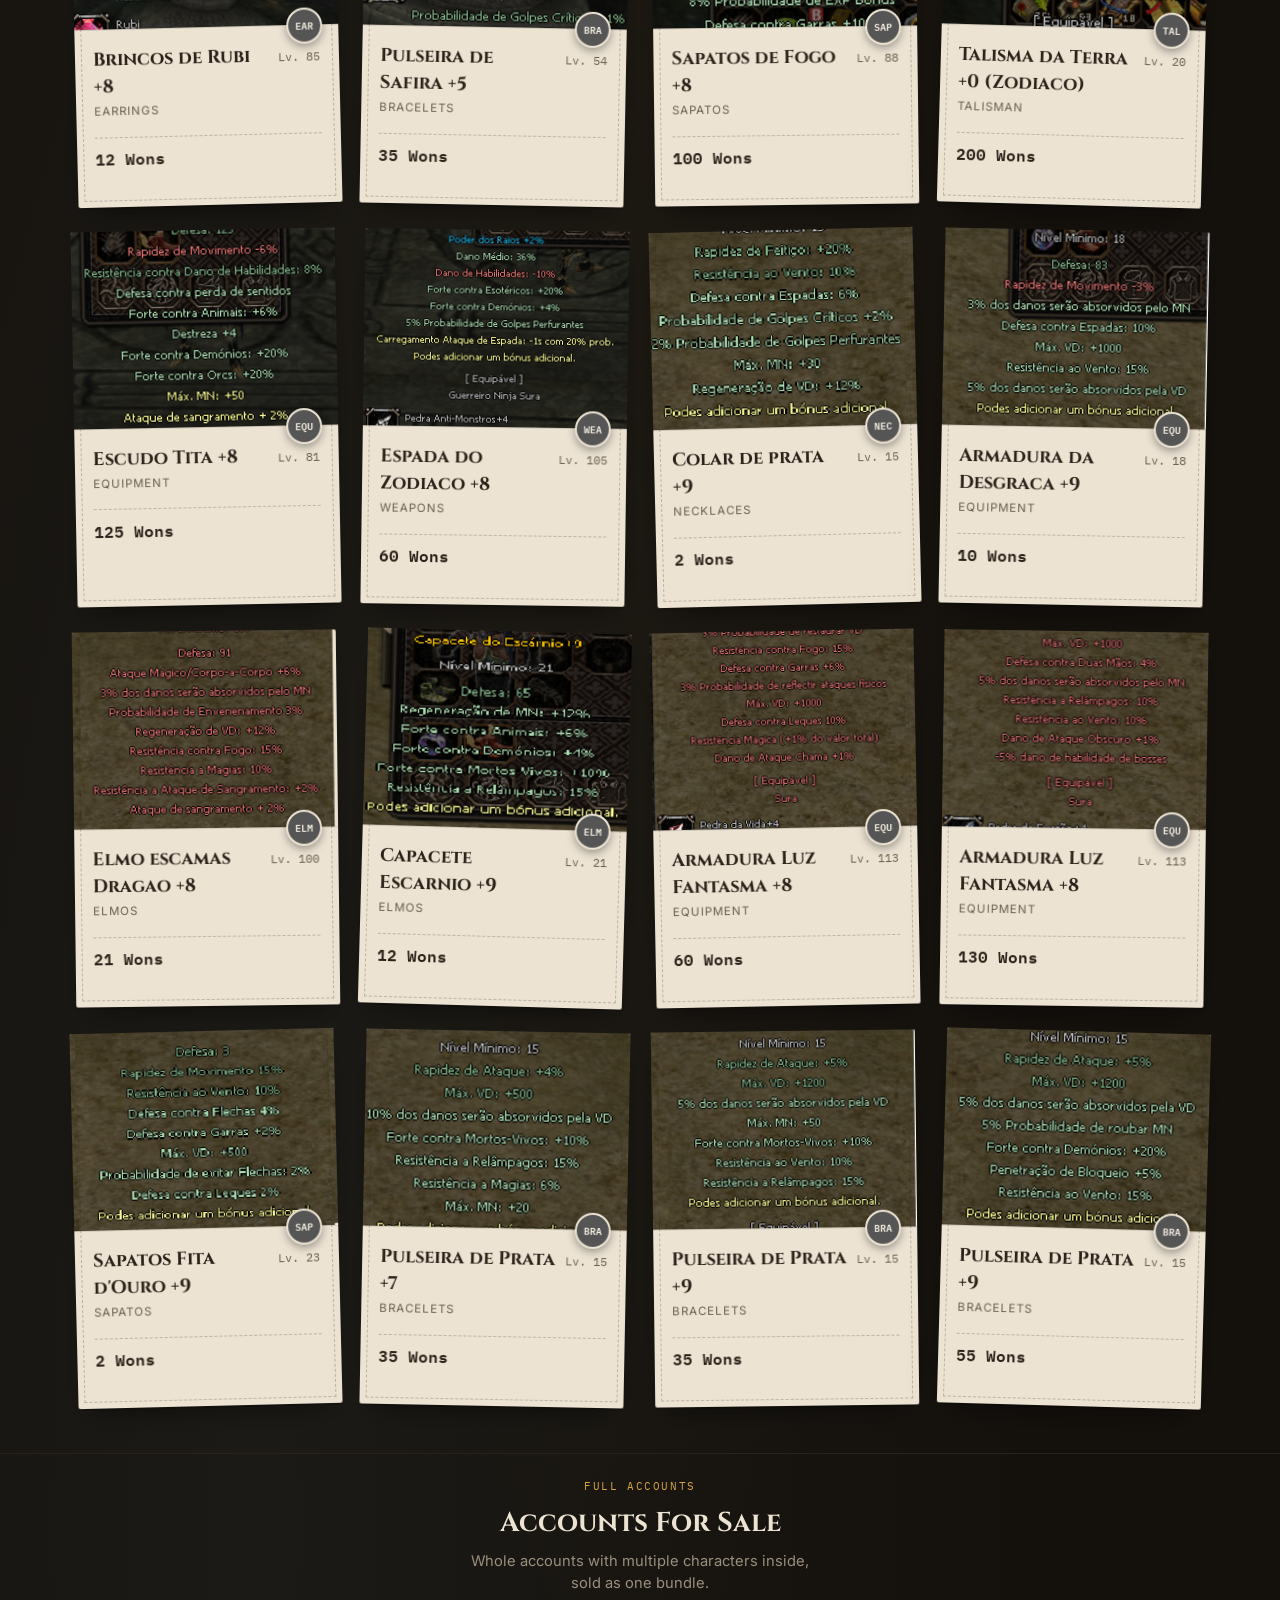
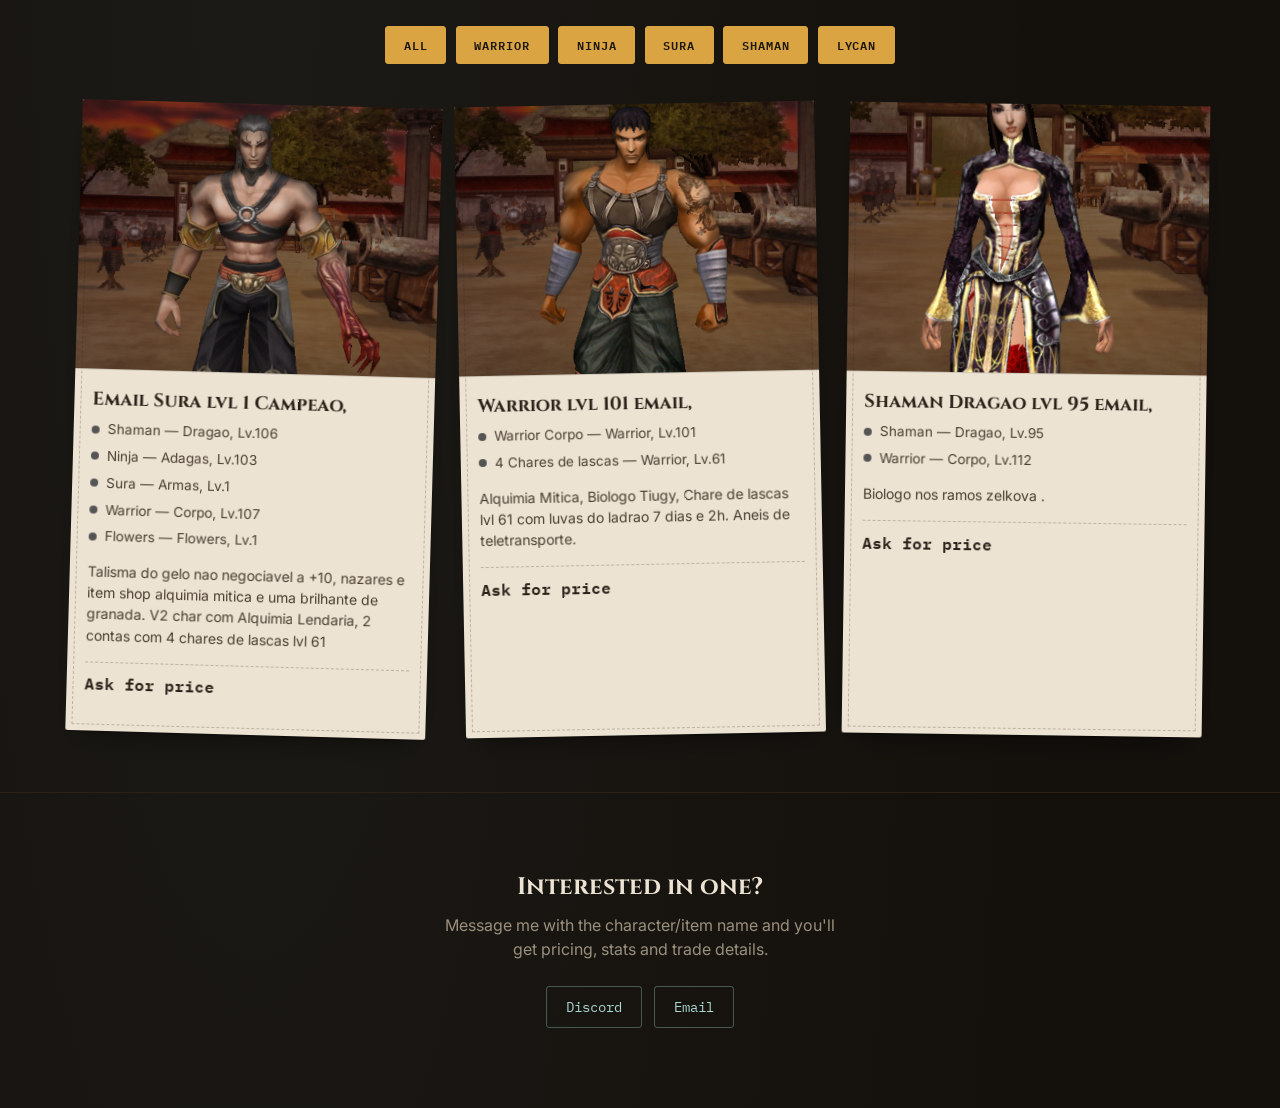
==== commit 497c4ae6: "safira" ====
--- a/index.html
+++ b/index.html
@@ -23,7 +23,7 @@
   </div>
   <h1>Metin2 <span>Itens&nbsp;Board</span></h1>
   <h>End of game full sell, feel free to reach out to me via discord </h>
-   <p>If price already established, its based on the market value, it will be very hard to negotiate. I'm only interested in wons/money.</p>
+   <p>If price already established, its based on the market value, it will be very hard to negotiate. I'm only interested in Wons but pm on discord.</p>
   <p class="tagline"></p>
   <a class="contact-pill" href="#contact">Contacts ↓</a>
 
